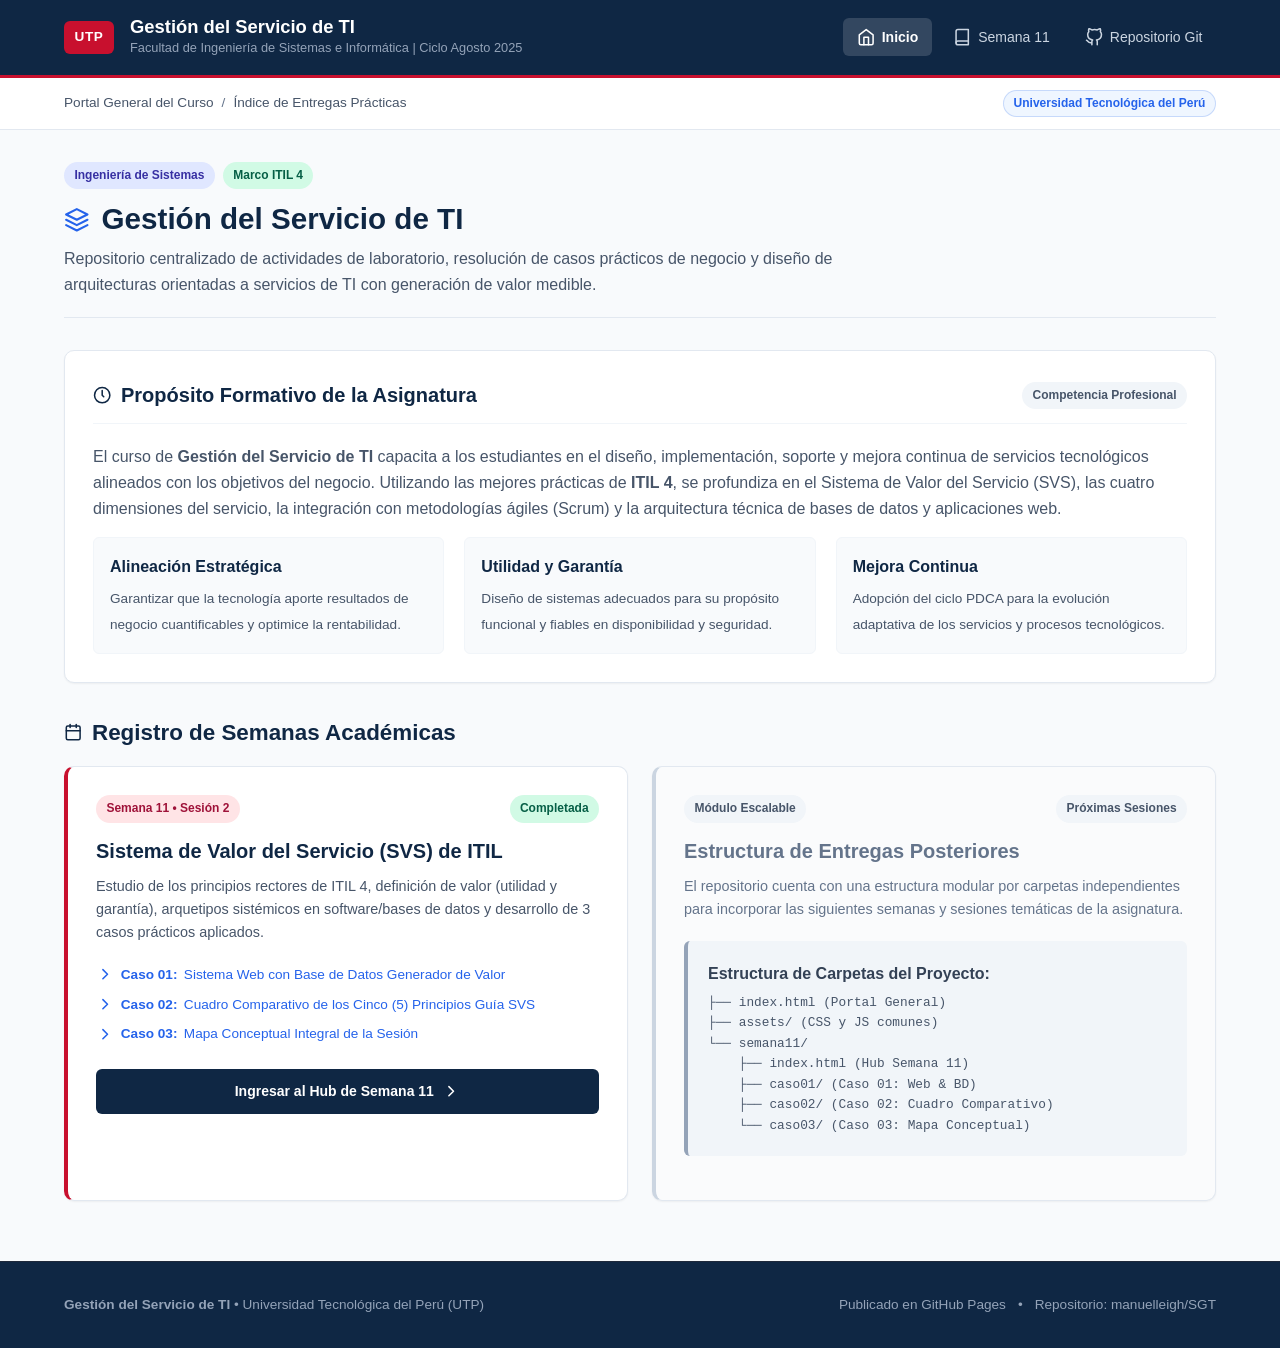
==== index.html @ 0af180ba "feat: estructura base del curso y desarrollo de casos prácticos semana 11" ====
<!DOCTYPE html>
<html lang="es">
<head>
  <meta charset="UTF-8">
  <meta name="viewport" content="width=device-width, initial-scale=1.0">
  <title>Portal Académico: Gestión del Servicio de TI | UTP</title>
  <link rel="stylesheet" href="assets/css/main.css">
</head>
<body>

  <!-- Encabezado Principal -->
  <header class="header-top">
    <div class="header-container">
      <a href="index.html" class="brand-section">
        <span class="brand-badge">UTP</span>
        <div>
          <div class="brand-title">Gestión del Servicio de TI</div>
          <div class="brand-subtitle">Facultad de Ingeniería de Sistemas e Informática | Ciclo Agosto 2025</div>
        </div>
      </a>
      <nav class="header-nav">
        <a href="index.html" class="nav-link active">
          <svg class="icon" viewBox="0 0 24 24"><path d="m3 9 9-7 9 7v11a2 2 0 0 1-2 2H5a2 2 0 0 1-2-2z"></path><polyline points="9 22 9 12 15 12 15 22"></polyline></svg>
          Inicio
        </a>
        <a href="semana11/index.html" class="nav-link">
          <svg class="icon" viewBox="0 0 24 24"><path d="M4 19.5A2.5 2.5 0 0 1 6.5 17H20"></path><path d="M6.5 2H20v20H6.5A2.5 2.5 0 0 1 4 19.5v-15A2.5 2.5 0 0 1 6.5 2z"></path></svg>
          Semana 11
        </a>
        <a href="https://github.com/manuelleigh/SGT" target="_blank" class="nav-link">
          <svg class="icon" viewBox="0 0 24 24"><path d="M9 19c-5 1.5-5-2.5-7-3m14 6v-3.87a3.37 3.37 0 0 0-.94-2.61c3.14-.35 6.44-1.54 6.44-7A5.44 5.44 0 0 0 20 4.77 5.07 5.07 0 0 0 19.91 1S18.73.65 16 2.48a13.38 13.38 0 0 0-7 0C6.27.65 5.09 1 5.09 1A5.07 5.07 0 0 0 5 4.77a5.44 5.44 0 0 0-1.5 3.78c0 5.42 3.3 6.61 6.44 7A3.37 3.37 0 0 0 9 18.13V22"></path></svg>
          Repositorio Git
        </a>
      </nav>
    </div>
  </header>

  <!-- Barra de Ruta y Metadatos -->
  <div class="breadcrumb-bar">
    <div class="breadcrumb-container">
      <div class="breadcrumbs">
        <span>Portal General del Curso</span>
        <span class="breadcrumb-separator">/</span>
        <span>Índice de Entregas Prácticas</span>
      </div>
      <div class="session-tag">Universidad Tecnológica del Perú</div>
    </div>
  </div>

  <!-- Contenido Central -->
  <main class="main-wrapper">
    <!-- Hero / Presentación del Curso -->
    <div class="page-header">
      <div style="display: flex; gap: 0.5rem; margin-bottom: 0.75rem;">
        <span class="badge badge-primary">Ingeniería de Sistemas</span>
        <span class="badge badge-success">Marco ITIL 4</span>
      </div>
      <h1 class="page-title">
        <svg class="icon icon-lg" style="color: var(--secondary);" viewBox="0 0 24 24"><polygon points="12 2 2 7 12 12 22 7 12 2"></polygon><polyline points="2 17 12 22 22 17"></polyline><polyline points="2 12 12 17 22 12"></polyline></svg>
        Gestión del Servicio de TI
      </h1>
      <p class="page-description">
        Repositorio centralizado de actividades de laboratorio, resolución de casos prácticos de negocio y diseño de arquitecturas orientadas a servicios de TI con generación de valor medible.
      </p>
    </div>

    <!-- Resumen del Curso -->
    <section class="card">
      <div class="card-header">
        <h2 class="card-title">
          <svg class="icon" viewBox="0 0 24 24"><circle cx="12" cy="12" r="10"></circle><polyline points="12 6 12 12 14 14"></polyline></svg>
          Propósito Formativo de la Asignatura
        </h2>
        <span class="badge badge-muted">Competencia Profesional</span>
      </div>
      <p style="color: var(--text-muted); margin-bottom: 1rem;">
        El curso de <strong>Gestión del Servicio de TI</strong> capacita a los estudiantes en el diseño, implementación, soporte y mejora continua de servicios tecnológicos alineados con los objetivos del negocio. Utilizando las mejores prácticas de <strong>ITIL 4</strong>, se profundiza en el Sistema de Valor del Servicio (SVS), las cuatro dimensiones del servicio, la integración con metodologías ágiles (Scrum) y la arquitectura técnica de bases de datos y aplicaciones web.
      </p>
      <div class="grid-3">
        <div style="background-color: var(--background); padding: 1rem; border-radius: var(--radius-sm); border: 1px solid var(--border-light);">
          <strong style="color: var(--primary); display: block; margin-bottom: 0.35rem;">Alineación Estratégica</strong>
          <span style="font-size: 0.85rem; color: var(--text-muted);">Garantizar que la tecnología aporte resultados de negocio cuantificables y optimice la rentabilidad.</span>
        </div>
        <div style="background-color: var(--background); padding: 1rem; border-radius: var(--radius-sm); border: 1px solid var(--border-light);">
          <strong style="color: var(--primary); display: block; margin-bottom: 0.35rem;">Utilidad y Garantía</strong>
          <span style="font-size: 0.85rem; color: var(--text-muted);">Diseño de sistemas adecuados para su propósito funcional y fiables en disponibilidad y seguridad.</span>
        </div>
        <div style="background-color: var(--background); padding: 1rem; border-radius: var(--radius-sm); border: 1px solid var(--border-light);">
          <strong style="color: var(--primary); display: block; margin-bottom: 0.35rem;">Mejora Continua</strong>
          <span style="font-size: 0.85rem; color: var(--text-muted);">Adopción del ciclo PDCA para la evolución adaptativa de los servicios y procesos tecnológicos.</span>
        </div>
      </div>
    </section>

    <!-- Módulo de Semanas Académicas -->
    <h2 class="section-heading">
      <svg class="icon" viewBox="0 0 24 24"><rect x="3" y="4" width="18" height="18" rx="2" ry="2"></rect><line x1="16" y1="2" x2="16" y2="6"></line><line x1="8" y1="2" x2="8" y2="6"></line><line x1="3" y1="10" x2="21" y2="10"></line></svg>
      Registro de Semanas Académicas
    </h2>

    <div class="grid-2">
      <!-- Semana 11 (Activa) -->
      <div class="card" style="border-left: 4px solid var(--accent);">
        <div style="display: flex; justify-content: space-between; align-items: center; margin-bottom: 0.75rem;">
          <span class="badge badge-accent">Semana 11 &bull; Sesión 2</span>
          <span class="badge badge-success">Completada</span>
        </div>
        <h3 style="font-size: 1.25rem; font-weight: 700; color: var(--primary); margin-bottom: 0.5rem;">
          Sistema de Valor del Servicio (SVS) de ITIL
        </h3>
        <p style="font-size: 0.9rem; color: var(--text-muted); margin-bottom: 1.25rem;">
          Estudio de los principios rectores de ITIL 4, definición de valor (utilidad y garantía), arquetipos sistémicos en software/bases de datos y desarrollo de 3 casos prácticos aplicados.
        </p>

        <div style="display: flex; flex-direction: column; gap: 0.5rem; margin-bottom: 1.5rem;">
          <a href="semana11/caso01/index.html" style="font-size: 0.85rem; color: var(--secondary); text-decoration: none; display: flex; align-items: center; gap: 0.4rem;">
            <svg class="icon" viewBox="0 0 24 24"><polyline points="9 18 15 12 9 6"></polyline></svg>
            <strong>Caso 01:</strong> Sistema Web con Base de Datos Generador de Valor
          </a>
          <a href="semana11/caso02/index.html" style="font-size: 0.85rem; color: var(--secondary); text-decoration: none; display: flex; align-items: center; gap: 0.4rem;">
            <svg class="icon" viewBox="0 0 24 24"><polyline points="9 18 15 12 9 6"></polyline></svg>
            <strong>Caso 02:</strong> Cuadro Comparativo de los Cinco (5) Principios Guía SVS
          </a>
          <a href="semana11/caso03/index.html" style="font-size: 0.85rem; color: var(--secondary); text-decoration: none; display: flex; align-items: center; gap: 0.4rem;">
            <svg class="icon" viewBox="0 0 24 24"><polyline points="9 18 15 12 9 6"></polyline></svg>
            <strong>Caso 03:</strong> Mapa Conceptual Integral de la Sesión
          </a>
        </div>

        <a href="semana11/index.html" class="btn btn-primary" style="width: 100%; justify-content: center;">
          Ingresar al Hub de Semana 11
          <svg class="icon" viewBox="0 0 24 24"><polyline points="9 18 15 12 9 6"></polyline></svg>
        </a>
      </div>

      <!-- Próximas Entregas (Módulo Escalable) -->
      <div class="card" style="border-left: 4px solid #cbd5e1; background-color: #fafbfc;">
        <div style="display: flex; justify-content: space-between; align-items: center; margin-bottom: 0.75rem;">
          <span class="badge badge-muted">Módulo Escalable</span>
          <span class="badge badge-muted">Próximas Sesiones</span>
        </div>
        <h3 style="font-size: 1.25rem; font-weight: 700; color: #64748b; margin-bottom: 0.5rem;">
          Estructura de Entregas Posteriores
        </h3>
        <p style="font-size: 0.9rem; color: #64748b; margin-bottom: 1.25rem;">
          El repositorio cuenta con una estructura modular por carpetas independientes para incorporar las siguientes semanas y sesiones temáticas de la asignatura.
        </p>

        <div class="callout callout-info" style="margin-bottom: 1rem; border-left-color: #94a3b8; background-color: #f1f5f9;">
          <strong style="color: #334155;">Estructura de Carpetas del Proyecto:</strong>
          <pre style="font-family: var(--font-mono); font-size: 0.8rem; margin-top: 0.4rem; color: #475569;">
├── index.html (Portal General)
├── assets/ (CSS y JS comunes)
└── semana11/
    ├── index.html (Hub Semana 11)
    ├── caso01/ (Caso 01: Web & BD)
    ├── caso02/ (Caso 02: Cuadro Comparativo)
    └── caso03/ (Caso 03: Mapa Conceptual)</pre>
        </div>
      </div>
    </div>
  </main>

  <!-- Pie de página -->
  <footer class="footer-main">
    <div class="footer-container">
      <div>
        <strong>Gestión del Servicio de TI</strong> &bull; Universidad Tecnológica del Perú (UTP)
      </div>
      <div class="footer-meta">
        <span>Publicado en GitHub Pages</span>
        <span>&bull;</span>
        <span>Repositorio: manuelleigh/SGT</span>
      </div>
    </div>
  </footer>

  <script src="assets/js/main.js"></script>
</body>
</html>
---- assets/css/main.css ----
:root {
  --primary: #0f2744;
  --primary-light: #1e3a5f;
  --accent: #c8102e; /* UTP Crimson */
  --accent-hover: #a50d24;
  --secondary: #2563eb;
  --secondary-light: #eff6ff;
  --success: #0d9488;
  --success-bg: #f0fdfa;
  --warning: #d97706;
  --warning-bg: #fffbeb;
  --info: #0284c7;
  --info-bg: #f0f9ff;
  --surface: #ffffff;
  --background: #f8fafc;
  --card-bg: #ffffff;
  --text-main: #0f172a;
  --text-muted: #475569;
  --text-subtle: #64748b;
  --border: #e2e8f0;
  --border-light: #f1f5f9;
  --shadow-sm: 0 1px 2px 0 rgb(0 0 0 / 0.05);
  --shadow: 0 4px 6px -1px rgb(0 0 0 / 0.07), 0 2px 4px -2px rgb(0 0 0 / 0.05);
  --shadow-md: 0 10px 15px -3px rgb(0 0 0 / 0.08), 0 4px 6px -4px rgb(0 0 0 / 0.04);
  --radius-sm: 6px;
  --radius: 10px;
  --radius-lg: 14px;
  --font-family: -apple-system, BlinkMacSystemFont, "Segoe UI", Roboto, "Helvetica Neue", Arial, sans-serif;
  --font-mono: ui-monospace, SFMono-Regular, Menlo, Monaco, Consolas, "Liberation Mono", "Courier New", monospace;
}

*, *::before, *::after {
  box-sizing: border-box;
  margin: 0;
  padding: 0;
}

body {
  font-family: var(--font-family);
  background-color: var(--background);
  color: var(--text-main);
  line-height: 1.6;
  -webkit-font-smoothing: antialiased;
  min-height: 100vh;
  display: flex;
  flex-direction: column;
}

/* Header & Navigation */
.header-top {
  background-color: var(--primary);
  color: #ffffff;
  border-bottom: 3px solid var(--accent);
}

.header-container {
  max-width: 1200px;
  margin: 0 auto;
  padding: 1rem 1.5rem;
  display: flex;
  align-items: center;
  justify-content: space-between;
  flex-wrap: wrap;
  gap: 1rem;
}

.brand-section {
  display: flex;
  align-items: center;
  gap: 1rem;
  text-decoration: none;
  color: #ffffff;
}

.brand-badge {
  background-color: var(--accent);
  color: #ffffff;
  font-weight: 800;
  font-size: 0.85rem;
  padding: 0.35rem 0.65rem;
  border-radius: var(--radius-sm);
  letter-spacing: 0.05em;
  display: inline-flex;
  align-items: center;
}

.brand-title {
  font-size: 1.15rem;
  font-weight: 700;
  line-height: 1.2;
}

.brand-subtitle {
  font-size: 0.8rem;
  color: #94a3b8;
  font-weight: 400;
}

.header-nav {
  display: flex;
  align-items: center;
  gap: 0.5rem;
  flex-wrap: wrap;
}

.nav-link {
  color: #cbd5e1;
  text-decoration: none;
  font-size: 0.875rem;
  font-weight: 500;
  padding: 0.5rem 0.85rem;
  border-radius: var(--radius-sm);
  transition: all 0.15s ease-in-out;
  display: inline-flex;
  align-items: center;
  gap: 0.4rem;
}

.nav-link:hover {
  color: #ffffff;
  background-color: rgba(255, 255, 255, 0.1);
}

.nav-link.active {
  color: #ffffff;
  background-color: rgba(255, 255, 255, 0.15);
  font-weight: 600;
}

/* Sub-header / Breadcrumbs */
.breadcrumb-bar {
  background-color: var(--surface);
  border-bottom: 1px solid var(--border);
  padding: 0.75rem 0;
}

.breadcrumb-container {
  max-width: 1200px;
  margin: 0 auto;
  padding: 0 1.5rem;
  display: flex;
  align-items: center;
  justify-content: space-between;
  flex-wrap: wrap;
  gap: 0.5rem;
}

.breadcrumbs {
  display: flex;
  align-items: center;
  gap: 0.5rem;
  font-size: 0.85rem;
  color: var(--text-muted);
}

.breadcrumbs a {
  color: var(--secondary);
  text-decoration: none;
}

.breadcrumbs a:hover {
  text-decoration: underline;
}

.breadcrumb-separator {
  color: var(--text-subtle);
}

.session-tag {
  font-size: 0.75rem;
  font-weight: 600;
  background-color: var(--secondary-light);
  color: var(--secondary);
  padding: 0.2rem 0.6rem;
  border-radius: 9999px;
  border: 1px solid rgba(37, 99, 235, 0.2);
}

/* Main Content Area */
.main-wrapper {
  max-width: 1200px;
  margin: 0 auto;
  padding: 2rem 1.5rem;
  width: 100%;
  flex: 1;
}

/* Page Titles */
.page-header {
  margin-bottom: 2rem;
  padding-bottom: 1.25rem;
  border-bottom: 1px solid var(--border);
}

.page-title {
  font-size: 1.85rem;
  font-weight: 800;
  color: var(--primary);
  line-height: 1.25;
  margin-bottom: 0.5rem;
  display: flex;
  align-items: center;
  gap: 0.75rem;
}

.page-description {
  font-size: 1rem;
  color: var(--text-muted);
  max-width: 850px;
}

/* Cards & Sections */
.card {
  background-color: var(--surface);
  border-radius: var(--radius);
  border: 1px solid var(--border);
  box-shadow: var(--shadow-sm);
  padding: 1.75rem;
  margin-bottom: 1.75rem;
}

.card-header {
  display: flex;
  align-items: center;
  justify-content: space-between;
  margin-bottom: 1.25rem;
  padding-bottom: 0.75rem;
  border-bottom: 1px solid var(--border-light);
}

.card-title {
  font-size: 1.25rem;
  font-weight: 700;
  color: var(--primary);
  display: flex;
  align-items: center;
  gap: 0.6rem;
}

/* Section Headings */
h2.section-heading {
  font-size: 1.4rem;
  font-weight: 700;
  color: var(--primary);
  margin-top: 2rem;
  margin-bottom: 1rem;
  display: flex;
  align-items: center;
  gap: 0.6rem;
}

h3.sub-heading {
  font-size: 1.15rem;
  font-weight: 600;
  color: var(--primary-light);
  margin-top: 1.5rem;
  margin-bottom: 0.75rem;
}

/* Grid Layouts */
.grid-2 {
  display: grid;
  grid-template-columns: repeat(2, 1fr);
  gap: 1.5rem;
}

.grid-3 {
  display: grid;
  grid-template-columns: repeat(3, 1fr);
  gap: 1.25rem;
}

.grid-4 {
  display: grid;
  grid-template-columns: repeat(4, 1fr);
  gap: 1rem;
}

@media (max-width: 900px) {
  .grid-2, .grid-3, .grid-4 {
    grid-template-columns: 1fr;
  }
}

/* Callouts / Alerts */
.callout {
  padding: 1.25rem;
  border-radius: var(--radius-sm);
  margin-bottom: 1.25rem;
  border-left: 4px solid transparent;
  background-color: var(--surface);
}

.callout-info {
  background-color: var(--info-bg);
  border-left-color: var(--info);
  color: #0369a1;
}

.callout-info p {
  color: #0f172a;
}

.callout-success {
  background-color: var(--success-bg);
  border-left-color: var(--success);
  color: #0f766e;
}

.callout-success p {
  color: #0f172a;
}

.callout-accent {
  background-color: #fff1f2;
  border-left-color: var(--accent);
  color: #9f1239;
}

.callout-accent p {
  color: #0f172a;
}

/* Badges & Tags */
.badge {
  display: inline-flex;
  align-items: center;
  gap: 0.35rem;
  padding: 0.25rem 0.65rem;
  font-size: 0.75rem;
  font-weight: 600;
  border-radius: 9999px;
}

.badge-primary {
  background-color: #e0e7ff;
  color: #3730a3;
}

.badge-success {
  background-color: #d1fae5;
  color: #065f46;
}

.badge-accent {
  background-color: #ffe4e6;
  color: #9f1239;
}

.badge-muted {
  background-color: #f1f5f9;
  color: #475569;
}

/* Tables */
.table-responsive {
  width: 100%;
  overflow-x: auto;
  border: 1px solid var(--border);
  border-radius: var(--radius);
  background-color: var(--surface);
  margin-bottom: 1.5rem;
}

.table-custom {
  width: 100%;
  border-collapse: collapse;
  font-size: 0.9rem;
  text-align: left;
}

.table-custom th {
  background-color: #f1f5f9;
  color: var(--primary);
  font-weight: 700;
  padding: 1rem;
  border-bottom: 2px solid var(--border);
  white-space: nowrap;
}

.table-custom td {
  padding: 1rem;
  border-bottom: 1px solid var(--border);
  vertical-align: top;
}

.table-custom tr:last-child td {
  border-bottom: none;
}

.table-custom tr:hover td {
  background-color: #f8fafc;
}

/* Code Blocks */
pre.code-block {
  background-color: #0f172a;
  color: #f8fafc;
  padding: 1.25rem;
  border-radius: var(--radius);
  font-family: var(--font-mono);
  font-size: 0.85rem;
  overflow-x: auto;
  line-height: 1.5;
  margin: 1rem 0;
  border: 1px solid #1e293b;
}

code.inline-code {
  font-family: var(--font-mono);
  font-size: 0.85em;
  background-color: #f1f5f9;
  color: #be123c;
  padding: 0.15rem 0.4rem;
  border-radius: var(--radius-sm);
  border: 1px solid #e2e8f0;
}

/* Buttons */
.btn {
  display: inline-flex;
  align-items: center;
  gap: 0.5rem;
  font-size: 0.875rem;
  font-weight: 600;
  padding: 0.65rem 1.25rem;
  border-radius: var(--radius-sm);
  border: 1px solid transparent;
  cursor: pointer;
  text-decoration: none;
  transition: all 0.15s ease-in-out;
}

.btn-primary {
  background-color: var(--primary);
  color: #ffffff;
}

.btn-primary:hover {
  background-color: var(--primary-light);
}

.btn-accent {
  background-color: var(--accent);
  color: #ffffff;
}

.btn-accent:hover {
  background-color: var(--accent-hover);
}

.btn-outline {
  background-color: transparent;
  border-color: var(--border);
  color: var(--text-main);
}

.btn-outline:hover {
  background-color: #f1f5f9;
}

/* Case Navigation / Footer Cards */
.case-nav-footer {
  display: grid;
  grid-template-columns: repeat(3, 1fr);
  gap: 1rem;
  margin-top: 3rem;
  padding-top: 2rem;
  border-top: 1px solid var(--border);
}

@media (max-width: 768px) {
  .case-nav-footer {
    grid-template-columns: 1fr;
  }
}

.case-nav-card {
  display: block;
  background-color: var(--surface);
  border: 1px solid var(--border);
  border-radius: var(--radius);
  padding: 1.25rem;
  text-decoration: none;
  color: var(--text-main);
  transition: all 0.2s ease-in-out;
}

.case-nav-card:hover {
  border-color: var(--secondary);
  box-shadow: var(--shadow);
  transform: translateY(-2px);
}

.case-nav-label {
  font-size: 0.75rem;
  font-weight: 700;
  text-transform: uppercase;
  color: var(--secondary);
  letter-spacing: 0.05em;
  margin-bottom: 0.25rem;
}

.case-nav-title {
  font-size: 0.95rem;
  font-weight: 700;
  color: var(--primary);
}

/* Footer */
.footer-main {
  background-color: var(--primary);
  color: #94a3b8;
  border-top: 1px solid #1e293b;
  padding: 2rem 0;
  margin-top: auto;
  font-size: 0.85rem;
}

.footer-container {
  max-width: 1200px;
  margin: 0 auto;
  padding: 0 1.5rem;
  display: flex;
  align-items: center;
  justify-content: space-between;
  flex-wrap: wrap;
  gap: 1rem;
}

.footer-meta {
  display: flex;
  align-items: center;
  gap: 0.75rem;
}

/* SVG Icon styles */
.icon {
  display: inline-block;
  width: 1.15rem;
  height: 1.15rem;
  stroke-width: 2;
  stroke: currentColor;
  fill: none;
  stroke-linecap: round;
  stroke-linejoin: round;
  vertical-align: middle;
  flex-shrink: 0;
}

.icon-lg {
  width: 1.6rem;
  height: 1.6rem;
}

.icon-xl {
  width: 2.25rem;
  height: 2.25rem;
}

/* Diagram styling */
.diagram-canvas {
  background-color: #ffffff;
  border: 1px solid var(--border);
  border-radius: var(--radius);
  padding: 1.5rem;
  overflow-x: auto;
}

/* Concept Map Styles */
.concept-map-container {
  display: flex;
  flex-direction: column;
  gap: 2rem;
  padding: 1rem 0;
}

.map-node-central {
  background: linear-gradient(135deg, var(--primary) 0%, #1e3a5f 100%);
  color: #ffffff;
  padding: 1.5rem;
  border-radius: var(--radius-lg);
  text-align: center;
  max-width: 600px;
  margin: 0 auto;
  box-shadow: var(--shadow-md);
  border: 2px solid #3b82f6;
}

.map-branches-grid {
  display: grid;
  grid-template-columns: repeat(auto-fit, minmax(280px, 1fr));
  gap: 1.5rem;
  margin-top: 1rem;
}

.map-branch-card {
  background-color: var(--surface);
  border: 1px solid var(--border);
  border-radius: var(--radius);
  padding: 1.25rem;
  box-shadow: var(--shadow-sm);
  display: flex;
  flex-direction: column;
  transition: all 0.2s ease;
  position: relative;
}

.map-branch-card:hover {
  transform: translateY(-2px);
  box-shadow: var(--shadow);
  border-color: var(--secondary);
}

.map-branch-card.accent-border {
  border-top: 4px solid var(--accent);
}

.map-branch-card.primary-border {
  border-top: 4px solid var(--secondary);
}

.map-branch-card.success-border {
  border-top: 4px solid var(--success);
}

.map-branch-card.warning-border {
  border-top: 4px solid var(--warning);
}

.map-subnodes-list {
  list-style: none;
  margin-top: 0.75rem;
  display: flex;
  flex-direction: column;
  gap: 0.65rem;
}

.map-subnode-item {
  background-color: var(--background);
  border: 1px solid var(--border-light);
  border-radius: var(--radius-sm);
  padding: 0.75rem 0.85rem;
  font-size: 0.85rem;
}

.map-subnode-item strong {
  display: block;
  color: var(--primary);
  margin-bottom: 0.2rem;
}

.filter-bar {
  display: flex;
  flex-wrap: wrap;
  gap: 0.5rem;
  margin-bottom: 1.5rem;
}

.filter-btn {
  background-color: var(--surface);
  border: 1px solid var(--border);
  color: var(--text-muted);
  font-size: 0.825rem;
  font-weight: 600;
  padding: 0.5rem 1rem;
  border-radius: 9999px;
  cursor: pointer;
  transition: all 0.15s ease;
  display: inline-flex;
  align-items: center;
  gap: 0.4rem;
}

.filter-btn:hover {
  background-color: #f1f5f9;
  color: var(--primary);
}

.filter-btn.active {
  background-color: var(--primary);
  color: #ffffff;
  border-color: var(--primary);
}

/* Print styling */
@media print {
  .header-top, .breadcrumb-bar, .case-nav-footer, .footer-main {
    display: none;
  }
  body {
    background-color: #ffffff;
    color: #000000;
  }
  .card {
    border: 1px solid #ccc;
    box-shadow: none;
    page-break-inside: avoid;
  }
}
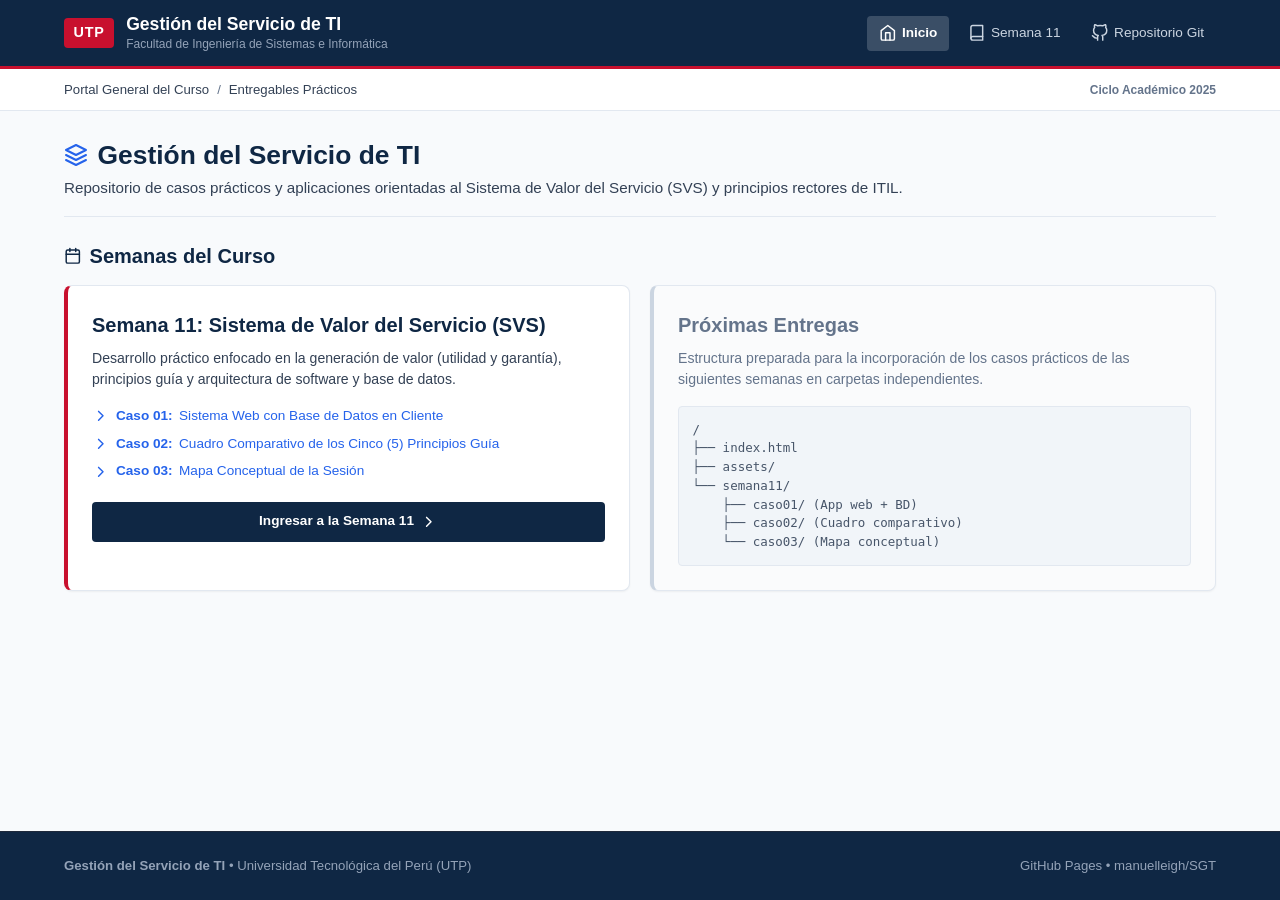
==== commit 6837d473: "refactor: eliminar badges y meta-textos, e implementar sistema web interactivo con base de datos en " ====
--- a/index.html
+++ b/index.html
@@ -3,7 +3,7 @@
 <head>
   <meta charset="UTF-8">
   <meta name="viewport" content="width=device-width, initial-scale=1.0">
-  <title>Portal Académico: Gestión del Servicio de TI | UTP</title>
+  <title>Gestión del Servicio de TI | UTP</title>
   <link rel="stylesheet" href="assets/css/main.css">
 </head>
 <body>
@@ -12,10 +12,10 @@
   <header class="header-top">
     <div class="header-container">
       <a href="index.html" class="brand-section">
-        <span class="brand-badge">UTP</span>
+        <span class="brand-logo-text">UTP</span>
         <div>
           <div class="brand-title">Gestión del Servicio de TI</div>
-          <div class="brand-subtitle">Facultad de Ingeniería de Sistemas e Informática | Ciclo Agosto 2025</div>
+          <div class="brand-subtitle">Facultad de Ingeniería de Sistemas e Informática</div>
         </div>
       </a>
       <nav class="header-nav">
@@ -35,127 +35,85 @@
     </div>
   </header>
 
-  <!-- Barra de Ruta y Metadatos -->
+  <!-- Barra de Ruta -->
   <div class="breadcrumb-bar">
     <div class="breadcrumb-container">
       <div class="breadcrumbs">
         <span>Portal General del Curso</span>
         <span class="breadcrumb-separator">/</span>
-        <span>Índice de Entregas Prácticas</span>
+        <span>Entregables Prácticos</span>
       </div>
-      <div class="session-tag">Universidad Tecnológica del Perú</div>
+      <div class="session-indicator">Ciclo Académico 2025</div>
     </div>
   </div>
 
   <!-- Contenido Central -->
   <main class="main-wrapper">
-    <!-- Hero / Presentación del Curso -->
     <div class="page-header">
-      <div style="display: flex; gap: 0.5rem; margin-bottom: 0.75rem;">
-        <span class="badge badge-primary">Ingeniería de Sistemas</span>
-        <span class="badge badge-success">Marco ITIL 4</span>
-      </div>
       <h1 class="page-title">
         <svg class="icon icon-lg" style="color: var(--secondary);" viewBox="0 0 24 24"><polygon points="12 2 2 7 12 12 22 7 12 2"></polygon><polyline points="2 17 12 22 22 17"></polyline><polyline points="2 12 12 17 22 12"></polyline></svg>
         Gestión del Servicio de TI
       </h1>
       <p class="page-description">
-        Repositorio centralizado de actividades de laboratorio, resolución de casos prácticos de negocio y diseño de arquitecturas orientadas a servicios de TI con generación de valor medible.
+        Repositorio de casos prácticos y aplicaciones orientadas al Sistema de Valor del Servicio (SVS) y principios rectores de ITIL.
       </p>
     </div>
-
-    <!-- Resumen del Curso -->
-    <section class="card">
-      <div class="card-header">
-        <h2 class="card-title">
-          <svg class="icon" viewBox="0 0 24 24"><circle cx="12" cy="12" r="10"></circle><polyline points="12 6 12 12 14 14"></polyline></svg>
-          Propósito Formativo de la Asignatura
-        </h2>
-        <span class="badge badge-muted">Competencia Profesional</span>
-      </div>
-      <p style="color: var(--text-muted); margin-bottom: 1rem;">
-        El curso de <strong>Gestión del Servicio de TI</strong> capacita a los estudiantes en el diseño, implementación, soporte y mejora continua de servicios tecnológicos alineados con los objetivos del negocio. Utilizando las mejores prácticas de <strong>ITIL 4</strong>, se profundiza en el Sistema de Valor del Servicio (SVS), las cuatro dimensiones del servicio, la integración con metodologías ágiles (Scrum) y la arquitectura técnica de bases de datos y aplicaciones web.
-      </p>
-      <div class="grid-3">
-        <div style="background-color: var(--background); padding: 1rem; border-radius: var(--radius-sm); border: 1px solid var(--border-light);">
-          <strong style="color: var(--primary); display: block; margin-bottom: 0.35rem;">Alineación Estratégica</strong>
-          <span style="font-size: 0.85rem; color: var(--text-muted);">Garantizar que la tecnología aporte resultados de negocio cuantificables y optimice la rentabilidad.</span>
-        </div>
-        <div style="background-color: var(--background); padding: 1rem; border-radius: var(--radius-sm); border: 1px solid var(--border-light);">
-          <strong style="color: var(--primary); display: block; margin-bottom: 0.35rem;">Utilidad y Garantía</strong>
-          <span style="font-size: 0.85rem; color: var(--text-muted);">Diseño de sistemas adecuados para su propósito funcional y fiables en disponibilidad y seguridad.</span>
-        </div>
-        <div style="background-color: var(--background); padding: 1rem; border-radius: var(--radius-sm); border: 1px solid var(--border-light);">
-          <strong style="color: var(--primary); display: block; margin-bottom: 0.35rem;">Mejora Continua</strong>
-          <span style="font-size: 0.85rem; color: var(--text-muted);">Adopción del ciclo PDCA para la evolución adaptativa de los servicios y procesos tecnológicos.</span>
-        </div>
-      </div>
-    </section>
 
     <!-- Módulo de Semanas Académicas -->
     <h2 class="section-heading">
       <svg class="icon" viewBox="0 0 24 24"><rect x="3" y="4" width="18" height="18" rx="2" ry="2"></rect><line x1="16" y1="2" x2="16" y2="6"></line><line x1="8" y1="2" x2="8" y2="6"></line><line x1="3" y1="10" x2="21" y2="10"></line></svg>
-      Registro de Semanas Académicas
+      Semanas del Curso
     </h2>
 
     <div class="grid-2">
-      <!-- Semana 11 (Activa) -->
+      <!-- Semana 11 -->
       <div class="card" style="border-left: 4px solid var(--accent);">
-        <div style="display: flex; justify-content: space-between; align-items: center; margin-bottom: 0.75rem;">
-          <span class="badge badge-accent">Semana 11 &bull; Sesión 2</span>
-          <span class="badge badge-success">Completada</span>
-        </div>
         <h3 style="font-size: 1.25rem; font-weight: 700; color: var(--primary); margin-bottom: 0.5rem;">
-          Sistema de Valor del Servicio (SVS) de ITIL
+          Semana 11: Sistema de Valor del Servicio (SVS)
         </h3>
-        <p style="font-size: 0.9rem; color: var(--text-muted); margin-bottom: 1.25rem;">
-          Estudio de los principios rectores de ITIL 4, definición de valor (utilidad y garantía), arquetipos sistémicos en software/bases de datos y desarrollo de 3 casos prácticos aplicados.
+        <p style="font-size: 0.88rem; color: var(--text-muted); margin-bottom: 1rem;">
+          Desarrollo práctico enfocado en la generación de valor (utilidad y garantía), principios guía y arquitectura de software y base de datos.
         </p>
 
-        <div style="display: flex; flex-direction: column; gap: 0.5rem; margin-bottom: 1.5rem;">
+        <div style="display: flex; flex-direction: column; gap: 0.45rem; margin-bottom: 1.25rem;">
           <a href="semana11/caso01/index.html" style="font-size: 0.85rem; color: var(--secondary); text-decoration: none; display: flex; align-items: center; gap: 0.4rem;">
             <svg class="icon" viewBox="0 0 24 24"><polyline points="9 18 15 12 9 6"></polyline></svg>
-            <strong>Caso 01:</strong> Sistema Web con Base de Datos Generador de Valor
+            <strong>Caso 01:</strong> Sistema Web con Base de Datos en Cliente
           </a>
           <a href="semana11/caso02/index.html" style="font-size: 0.85rem; color: var(--secondary); text-decoration: none; display: flex; align-items: center; gap: 0.4rem;">
             <svg class="icon" viewBox="0 0 24 24"><polyline points="9 18 15 12 9 6"></polyline></svg>
-            <strong>Caso 02:</strong> Cuadro Comparativo de los Cinco (5) Principios Guía SVS
+            <strong>Caso 02:</strong> Cuadro Comparativo de los Cinco (5) Principios Guía
           </a>
           <a href="semana11/caso03/index.html" style="font-size: 0.85rem; color: var(--secondary); text-decoration: none; display: flex; align-items: center; gap: 0.4rem;">
             <svg class="icon" viewBox="0 0 24 24"><polyline points="9 18 15 12 9 6"></polyline></svg>
-            <strong>Caso 03:</strong> Mapa Conceptual Integral de la Sesión
+            <strong>Caso 03:</strong> Mapa Conceptual de la Sesión
           </a>
         </div>
 
         <a href="semana11/index.html" class="btn btn-primary" style="width: 100%; justify-content: center;">
-          Ingresar al Hub de Semana 11
+          Ingresar a la Semana 11
           <svg class="icon" viewBox="0 0 24 24"><polyline points="9 18 15 12 9 6"></polyline></svg>
         </a>
       </div>
 
-      <!-- Próximas Entregas (Módulo Escalable) -->
+      <!-- Espacio para próximas semanas -->
       <div class="card" style="border-left: 4px solid #cbd5e1; background-color: #fafbfc;">
-        <div style="display: flex; justify-content: space-between; align-items: center; margin-bottom: 0.75rem;">
-          <span class="badge badge-muted">Módulo Escalable</span>
-          <span class="badge badge-muted">Próximas Sesiones</span>
-        </div>
         <h3 style="font-size: 1.25rem; font-weight: 700; color: #64748b; margin-bottom: 0.5rem;">
-          Estructura de Entregas Posteriores
+          Próximas Entregas
         </h3>
-        <p style="font-size: 0.9rem; color: #64748b; margin-bottom: 1.25rem;">
-          El repositorio cuenta con una estructura modular por carpetas independientes para incorporar las siguientes semanas y sesiones temáticas de la asignatura.
+        <p style="font-size: 0.88rem; color: #64748b; margin-bottom: 1rem;">
+          Estructura preparada para la incorporación de los casos prácticos de las siguientes semanas en carpetas independientes.
         </p>
 
-        <div class="callout callout-info" style="margin-bottom: 1rem; border-left-color: #94a3b8; background-color: #f1f5f9;">
-          <strong style="color: #334155;">Estructura de Carpetas del Proyecto:</strong>
-          <pre style="font-family: var(--font-mono); font-size: 0.8rem; margin-top: 0.4rem; color: #475569;">
-├── index.html (Portal General)
-├── assets/ (CSS y JS comunes)
+        <div style="background-color: #f1f5f9; padding: 0.85rem; border-radius: var(--radius-sm); border: 1px solid var(--border);">
+          <pre style="font-family: var(--font-mono); font-size: 0.78rem; color: #475569; margin: 0;">
+/
+├── index.html
+├── assets/
 └── semana11/
-    ├── index.html (Hub Semana 11)
-    ├── caso01/ (Caso 01: Web & BD)
-    ├── caso02/ (Caso 02: Cuadro Comparativo)
-    └── caso03/ (Caso 03: Mapa Conceptual)</pre>
+    ├── caso01/ (App web + BD)
+    ├── caso02/ (Cuadro comparativo)
+    └── caso03/ (Mapa conceptual)</pre>
         </div>
       </div>
     </div>
@@ -168,9 +126,7 @@
         <strong>Gestión del Servicio de TI</strong> &bull; Universidad Tecnológica del Perú (UTP)
       </div>
       <div class="footer-meta">
-        <span>Publicado en GitHub Pages</span>
-        <span>&bull;</span>
-        <span>Repositorio: manuelleigh/SGT</span>
+        <span>GitHub Pages &bull; manuelleigh/SGT</span>
       </div>
     </div>
   </footer>
--- a/assets/css/main.css
+++ b/assets/css/main.css
@@ -1,7 +1,7 @@
 :root {
   --primary: #0f2744;
   --primary-light: #1e3a5f;
-  --accent: #c8102e; /* UTP Crimson */
+  --accent: #c8102e;
   --accent-hover: #a50d24;
   --secondary: #2563eb;
   --secondary-light: #eff6ff;
@@ -13,20 +13,18 @@
   --info-bg: #f0f9ff;
   --surface: #ffffff;
   --background: #f8fafc;
-  --card-bg: #ffffff;
   --text-main: #0f172a;
-  --text-muted: #475569;
+  --text-muted: #334155;
   --text-subtle: #64748b;
   --border: #e2e8f0;
   --border-light: #f1f5f9;
   --shadow-sm: 0 1px 2px 0 rgb(0 0 0 / 0.05);
   --shadow: 0 4px 6px -1px rgb(0 0 0 / 0.07), 0 2px 4px -2px rgb(0 0 0 / 0.05);
-  --shadow-md: 0 10px 15px -3px rgb(0 0 0 / 0.08), 0 4px 6px -4px rgb(0 0 0 / 0.04);
-  --radius-sm: 6px;
-  --radius: 10px;
-  --radius-lg: 14px;
+  --radius-sm: 4px;
+  --radius: 8px;
+  --radius-lg: 12px;
   --font-family: -apple-system, BlinkMacSystemFont, "Segoe UI", Roboto, "Helvetica Neue", Arial, sans-serif;
-  --font-mono: ui-monospace, SFMono-Regular, Menlo, Monaco, Consolas, "Liberation Mono", "Courier New", monospace;
+  --font-mono: ui-monospace, SFMono-Regular, Menlo, Monaco, Consolas, monospace;
 }
 
 *, *::before, *::after {
@@ -39,7 +37,7 @@
   font-family: var(--font-family);
   background-color: var(--background);
   color: var(--text-main);
-  line-height: 1.6;
+  line-height: 1.5;
   -webkit-font-smoothing: antialiased;
   min-height: 100vh;
   display: flex;
@@ -56,7 +54,7 @@
 .header-container {
   max-width: 1200px;
   margin: 0 auto;
-  padding: 1rem 1.5rem;
+  padding: 0.85rem 1.5rem;
   display: flex;
   align-items: center;
   justify-content: space-between;
@@ -67,53 +65,50 @@
 .brand-section {
   display: flex;
   align-items: center;
-  gap: 1rem;
+  gap: 0.75rem;
   text-decoration: none;
   color: #ffffff;
 }
 
-.brand-badge {
+.brand-logo-text {
   background-color: var(--accent);
   color: #ffffff;
   font-weight: 800;
-  font-size: 0.85rem;
-  padding: 0.35rem 0.65rem;
+  font-size: 0.9rem;
+  padding: 0.25rem 0.6rem;
   border-radius: var(--radius-sm);
   letter-spacing: 0.05em;
-  display: inline-flex;
-  align-items: center;
 }
 
 .brand-title {
-  font-size: 1.15rem;
+  font-size: 1.1rem;
   font-weight: 700;
   line-height: 1.2;
 }
 
 .brand-subtitle {
-  font-size: 0.8rem;
+  font-size: 0.75rem;
   color: #94a3b8;
-  font-weight: 400;
 }
 
 .header-nav {
   display: flex;
   align-items: center;
-  gap: 0.5rem;
+  gap: 0.4rem;
   flex-wrap: wrap;
 }
 
 .nav-link {
   color: #cbd5e1;
   text-decoration: none;
-  font-size: 0.875rem;
+  font-size: 0.85rem;
   font-weight: 500;
-  padding: 0.5rem 0.85rem;
+  padding: 0.45rem 0.75rem;
   border-radius: var(--radius-sm);
   transition: all 0.15s ease-in-out;
   display: inline-flex;
   align-items: center;
-  gap: 0.4rem;
+  gap: 0.35rem;
 }
 
 .nav-link:hover {
@@ -123,15 +118,15 @@
 
 .nav-link.active {
   color: #ffffff;
-  background-color: rgba(255, 255, 255, 0.15);
+  background-color: rgba(255, 255, 255, 0.18);
   font-weight: 600;
 }
 
-/* Sub-header / Breadcrumbs */
+/* Breadcrumbs */
 .breadcrumb-bar {
   background-color: var(--surface);
   border-bottom: 1px solid var(--border);
-  padding: 0.75rem 0;
+  padding: 0.65rem 0;
 }
 
 .breadcrumb-container {
@@ -149,7 +144,7 @@
   display: flex;
   align-items: center;
   gap: 0.5rem;
-  font-size: 0.85rem;
+  font-size: 0.825rem;
   color: var(--text-muted);
 }
 
@@ -166,102 +161,96 @@
   color: var(--text-subtle);
 }
 
-.session-tag {
+.session-indicator {
   font-size: 0.75rem;
   font-weight: 600;
-  background-color: var(--secondary-light);
-  color: var(--secondary);
-  padding: 0.2rem 0.6rem;
-  border-radius: 9999px;
-  border: 1px solid rgba(37, 99, 235, 0.2);
+  color: var(--text-subtle);
 }
 
 /* Main Content Area */
 .main-wrapper {
   max-width: 1200px;
   margin: 0 auto;
-  padding: 2rem 1.5rem;
+  padding: 1.75rem 1.5rem;
   width: 100%;
   flex: 1;
 }
 
-/* Page Titles */
 .page-header {
-  margin-bottom: 2rem;
-  padding-bottom: 1.25rem;
+  margin-bottom: 1.5rem;
+  padding-bottom: 1rem;
   border-bottom: 1px solid var(--border);
 }
 
 .page-title {
-  font-size: 1.85rem;
+  font-size: 1.65rem;
   font-weight: 800;
   color: var(--primary);
   line-height: 1.25;
-  margin-bottom: 0.5rem;
-  display: flex;
-  align-items: center;
-  gap: 0.75rem;
+  margin-bottom: 0.35rem;
+  display: flex;
+  align-items: center;
+  gap: 0.6rem;
 }
 
 .page-description {
-  font-size: 1rem;
+  font-size: 0.95rem;
   color: var(--text-muted);
-  max-width: 850px;
-}
-
-/* Cards & Sections */
+}
+
+/* Cards */
 .card {
   background-color: var(--surface);
   border-radius: var(--radius);
   border: 1px solid var(--border);
   box-shadow: var(--shadow-sm);
-  padding: 1.75rem;
-  margin-bottom: 1.75rem;
+  padding: 1.5rem;
+  margin-bottom: 1.5rem;
 }
 
 .card-header {
   display: flex;
   align-items: center;
   justify-content: space-between;
-  margin-bottom: 1.25rem;
-  padding-bottom: 0.75rem;
+  margin-bottom: 1rem;
+  padding-bottom: 0.6rem;
   border-bottom: 1px solid var(--border-light);
 }
 
 .card-title {
+  font-size: 1.15rem;
+  font-weight: 700;
+  color: var(--primary);
+  display: flex;
+  align-items: center;
+  gap: 0.5rem;
+}
+
+/* Section Headings */
+h2.section-heading {
   font-size: 1.25rem;
   font-weight: 700;
   color: var(--primary);
-  display: flex;
-  align-items: center;
-  gap: 0.6rem;
-}
-
-/* Section Headings */
-h2.section-heading {
-  font-size: 1.4rem;
-  font-weight: 700;
-  color: var(--primary);
-  margin-top: 2rem;
-  margin-bottom: 1rem;
-  display: flex;
-  align-items: center;
-  gap: 0.6rem;
+  margin-top: 1.5rem;
+  margin-bottom: 0.85rem;
+  display: flex;
+  align-items: center;
+  gap: 0.5rem;
 }
 
 h3.sub-heading {
-  font-size: 1.15rem;
+  font-size: 1.05rem;
   font-weight: 600;
   color: var(--primary-light);
-  margin-top: 1.5rem;
-  margin-bottom: 0.75rem;
-}
-
-/* Grid Layouts */
+  margin-top: 1rem;
+  margin-bottom: 0.5rem;
+}
+
+/* Grids */
 .grid-2 {
   display: grid;
   grid-template-columns: repeat(2, 1fr);
-  gap: 1.5rem;
+  gap: 1.25rem;
 }
 
 .grid-3 {
@@ -276,80 +265,10 @@
   gap: 1rem;
 }
 
-@media (max-width: 900px) {
+@media (max-width: 850px) {
   .grid-2, .grid-3, .grid-4 {
     grid-template-columns: 1fr;
   }
-}
-
-/* Callouts / Alerts */
-.callout {
-  padding: 1.25rem;
-  border-radius: var(--radius-sm);
-  margin-bottom: 1.25rem;
-  border-left: 4px solid transparent;
-  background-color: var(--surface);
-}
-
-.callout-info {
-  background-color: var(--info-bg);
-  border-left-color: var(--info);
-  color: #0369a1;
-}
-
-.callout-info p {
-  color: #0f172a;
-}
-
-.callout-success {
-  background-color: var(--success-bg);
-  border-left-color: var(--success);
-  color: #0f766e;
-}
-
-.callout-success p {
-  color: #0f172a;
-}
-
-.callout-accent {
-  background-color: #fff1f2;
-  border-left-color: var(--accent);
-  color: #9f1239;
-}
-
-.callout-accent p {
-  color: #0f172a;
-}
-
-/* Badges & Tags */
-.badge {
-  display: inline-flex;
-  align-items: center;
-  gap: 0.35rem;
-  padding: 0.25rem 0.65rem;
-  font-size: 0.75rem;
-  font-weight: 600;
-  border-radius: 9999px;
-}
-
-.badge-primary {
-  background-color: #e0e7ff;
-  color: #3730a3;
-}
-
-.badge-success {
-  background-color: #d1fae5;
-  color: #065f46;
-}
-
-.badge-accent {
-  background-color: #ffe4e6;
-  color: #9f1239;
-}
-
-.badge-muted {
-  background-color: #f1f5f9;
-  color: #475569;
 }
 
 /* Tables */
@@ -359,13 +278,13 @@
   border: 1px solid var(--border);
   border-radius: var(--radius);
   background-color: var(--surface);
-  margin-bottom: 1.5rem;
+  margin-bottom: 1.25rem;
 }
 
 .table-custom {
   width: 100%;
   border-collapse: collapse;
-  font-size: 0.9rem;
+  font-size: 0.875rem;
   text-align: left;
 }
 
@@ -373,13 +292,13 @@
   background-color: #f1f5f9;
   color: var(--primary);
   font-weight: 700;
-  padding: 1rem;
+  padding: 0.85rem 1rem;
   border-bottom: 2px solid var(--border);
   white-space: nowrap;
 }
 
 .table-custom td {
-  padding: 1rem;
+  padding: 0.85rem 1rem;
   border-bottom: 1px solid var(--border);
   vertical-align: top;
 }
@@ -396,22 +315,21 @@
 pre.code-block {
   background-color: #0f172a;
   color: #f8fafc;
-  padding: 1.25rem;
+  padding: 1rem;
   border-radius: var(--radius);
   font-family: var(--font-mono);
-  font-size: 0.85rem;
+  font-size: 0.825rem;
   overflow-x: auto;
   line-height: 1.5;
-  margin: 1rem 0;
-  border: 1px solid #1e293b;
+  margin: 0.75rem 0;
 }
 
 code.inline-code {
   font-family: var(--font-mono);
-  font-size: 0.85em;
+  font-size: 0.825em;
   background-color: #f1f5f9;
   color: #be123c;
-  padding: 0.15rem 0.4rem;
+  padding: 0.15rem 0.35rem;
   border-radius: var(--radius-sm);
   border: 1px solid #e2e8f0;
 }
@@ -420,10 +338,10 @@
 .btn {
   display: inline-flex;
   align-items: center;
-  gap: 0.5rem;
-  font-size: 0.875rem;
+  gap: 0.4rem;
+  font-size: 0.85rem;
   font-weight: 600;
-  padding: 0.65rem 1.25rem;
+  padding: 0.55rem 1rem;
   border-radius: var(--radius-sm);
   border: 1px solid transparent;
   cursor: pointer;
@@ -459,13 +377,97 @@
   background-color: #f1f5f9;
 }
 
-/* Case Navigation / Footer Cards */
+.btn-success {
+  background-color: var(--success);
+  color: #ffffff;
+}
+
+.btn-success:hover {
+  background-color: #0f766e;
+}
+
+.btn-sm {
+  padding: 0.35rem 0.65rem;
+  font-size: 0.78rem;
+}
+
+/* Forms */
+.form-group {
+  margin-bottom: 1rem;
+}
+
+.form-label {
+  display: block;
+  font-size: 0.825rem;
+  font-weight: 600;
+  color: var(--primary);
+  margin-bottom: 0.35rem;
+}
+
+.form-control {
+  width: 100%;
+  padding: 0.55rem 0.75rem;
+  font-size: 0.85rem;
+  border: 1px solid var(--border);
+  border-radius: var(--radius-sm);
+  font-family: inherit;
+  background-color: #ffffff;
+}
+
+.form-control:focus {
+  outline: none;
+  border-color: var(--secondary);
+  box-shadow: 0 0 0 3px rgba(37, 99, 235, 0.15);
+}
+
+/* Interactive Tabs */
+.tab-nav {
+  display: flex;
+  gap: 0.25rem;
+  border-bottom: 1px solid var(--border);
+  margin-bottom: 1.25rem;
+  overflow-x: auto;
+}
+
+.tab-btn {
+  background: none;
+  border: none;
+  padding: 0.65rem 1rem;
+  font-size: 0.85rem;
+  font-weight: 600;
+  color: var(--text-subtle);
+  cursor: pointer;
+  border-bottom: 2px solid transparent;
+  display: inline-flex;
+  align-items: center;
+  gap: 0.4rem;
+  white-space: nowrap;
+}
+
+.tab-btn:hover {
+  color: var(--primary);
+}
+
+.tab-btn.active {
+  color: var(--secondary);
+  border-bottom-color: var(--secondary);
+}
+
+.tab-content {
+  display: none;
+}
+
+.tab-content.active {
+  display: block;
+}
+
+/* Case Navigation Footer */
 .case-nav-footer {
   display: grid;
   grid-template-columns: repeat(3, 1fr);
   gap: 1rem;
-  margin-top: 3rem;
-  padding-top: 2rem;
+  margin-top: 2.5rem;
+  padding-top: 1.5rem;
   border-top: 1px solid var(--border);
 }
 
@@ -480,7 +482,7 @@
   background-color: var(--surface);
   border: 1px solid var(--border);
   border-radius: var(--radius);
-  padding: 1.25rem;
+  padding: 1rem;
   text-decoration: none;
   color: var(--text-main);
   transition: all 0.2s ease-in-out;
@@ -493,16 +495,16 @@
 }
 
 .case-nav-label {
-  font-size: 0.75rem;
+  font-size: 0.72rem;
   font-weight: 700;
   text-transform: uppercase;
   color: var(--secondary);
   letter-spacing: 0.05em;
-  margin-bottom: 0.25rem;
+  margin-bottom: 0.2rem;
 }
 
 .case-nav-title {
-  font-size: 0.95rem;
+  font-size: 0.9rem;
   font-weight: 700;
   color: var(--primary);
 }
@@ -512,9 +514,9 @@
   background-color: var(--primary);
   color: #94a3b8;
   border-top: 1px solid #1e293b;
-  padding: 2rem 0;
+  padding: 1.5rem 0;
   margin-top: auto;
-  font-size: 0.85rem;
+  font-size: 0.825rem;
 }
 
 .footer-container {
@@ -528,17 +530,11 @@
   gap: 1rem;
 }
 
-.footer-meta {
-  display: flex;
-  align-items: center;
-  gap: 0.75rem;
-}
-
 /* SVG Icon styles */
 .icon {
   display: inline-block;
-  width: 1.15rem;
-  height: 1.15rem;
+  width: 1.1rem;
+  height: 1.1rem;
   stroke-width: 2;
   stroke: currentColor;
   fill: none;
@@ -549,152 +545,69 @@
 }
 
 .icon-lg {
-  width: 1.6rem;
-  height: 1.6rem;
-}
-
-.icon-xl {
-  width: 2.25rem;
-  height: 2.25rem;
-}
-
-/* Diagram styling */
-.diagram-canvas {
-  background-color: #ffffff;
+  width: 1.5rem;
+  height: 1.5rem;
+}
+
+/* Stat Box */
+.stat-box {
+  background-color: var(--background);
   border: 1px solid var(--border);
   border-radius: var(--radius);
-  padding: 1.5rem;
-  overflow-x: auto;
-}
-
-/* Concept Map Styles */
-.concept-map-container {
-  display: flex;
-  flex-direction: column;
-  gap: 2rem;
-  padding: 1rem 0;
-}
-
-.map-node-central {
-  background: linear-gradient(135deg, var(--primary) 0%, #1e3a5f 100%);
-  color: #ffffff;
-  padding: 1.5rem;
-  border-radius: var(--radius-lg);
+  padding: 1rem;
   text-align: center;
-  max-width: 600px;
-  margin: 0 auto;
-  box-shadow: var(--shadow-md);
-  border: 2px solid #3b82f6;
-}
-
-.map-branches-grid {
-  display: grid;
-  grid-template-columns: repeat(auto-fit, minmax(280px, 1fr));
-  gap: 1.5rem;
-  margin-top: 1rem;
-}
-
-.map-branch-card {
+}
+
+.stat-value {
+  font-size: 1.5rem;
+  font-weight: 800;
+  color: var(--primary);
+}
+
+.stat-label {
+  font-size: 0.78rem;
+  color: var(--text-muted);
+  font-weight: 600;
+  margin-top: 0.25rem;
+}
+
+/* Concept Map Card */
+.map-node {
   background-color: var(--surface);
   border: 1px solid var(--border);
   border-radius: var(--radius);
   padding: 1.25rem;
-  box-shadow: var(--shadow-sm);
-  display: flex;
-  flex-direction: column;
-  transition: all 0.2s ease;
-  position: relative;
-}
-
-.map-branch-card:hover {
-  transform: translateY(-2px);
-  box-shadow: var(--shadow);
-  border-color: var(--secondary);
-}
-
-.map-branch-card.accent-border {
-  border-top: 4px solid var(--accent);
-}
-
-.map-branch-card.primary-border {
-  border-top: 4px solid var(--secondary);
-}
-
-.map-branch-card.success-border {
-  border-top: 4px solid var(--success);
-}
-
-.map-branch-card.warning-border {
-  border-top: 4px solid var(--warning);
-}
-
-.map-subnodes-list {
+  margin-bottom: 1rem;
+}
+
+.map-node-header {
+  font-size: 1.05rem;
+  font-weight: 700;
+  color: var(--primary);
+  margin-bottom: 0.5rem;
+  display: flex;
+  align-items: center;
+  gap: 0.4rem;
+}
+
+.map-node-items {
   list-style: none;
-  margin-top: 0.75rem;
-  display: flex;
-  flex-direction: column;
-  gap: 0.65rem;
-}
-
-.map-subnode-item {
+  display: grid;
+  grid-template-columns: repeat(auto-fit, minmax(240px, 1fr));
+  gap: 0.75rem;
+  margin-top: 0.5rem;
+}
+
+.map-node-item {
   background-color: var(--background);
   border: 1px solid var(--border-light);
   border-radius: var(--radius-sm);
-  padding: 0.75rem 0.85rem;
+  padding: 0.75rem;
   font-size: 0.85rem;
 }
 
-.map-subnode-item strong {
+.map-node-item strong {
   display: block;
   color: var(--primary);
   margin-bottom: 0.2rem;
 }
-
-.filter-bar {
-  display: flex;
-  flex-wrap: wrap;
-  gap: 0.5rem;
-  margin-bottom: 1.5rem;
-}
-
-.filter-btn {
-  background-color: var(--surface);
-  border: 1px solid var(--border);
-  color: var(--text-muted);
-  font-size: 0.825rem;
-  font-weight: 600;
-  padding: 0.5rem 1rem;
-  border-radius: 9999px;
-  cursor: pointer;
-  transition: all 0.15s ease;
-  display: inline-flex;
-  align-items: center;
-  gap: 0.4rem;
-}
-
-.filter-btn:hover {
-  background-color: #f1f5f9;
-  color: var(--primary);
-}
-
-.filter-btn.active {
-  background-color: var(--primary);
-  color: #ffffff;
-  border-color: var(--primary);
-}
-
-/* Print styling */
-@media print {
-  .header-top, .breadcrumb-bar, .case-nav-footer, .footer-main {
-    display: none;
-  }
-  body {
-    background-color: #ffffff;
-    color: #000000;
-  }
-  .card {
-    border: 1px solid #ccc;
-    box-shadow: none;
-    page-break-inside: avoid;
-  }
-}
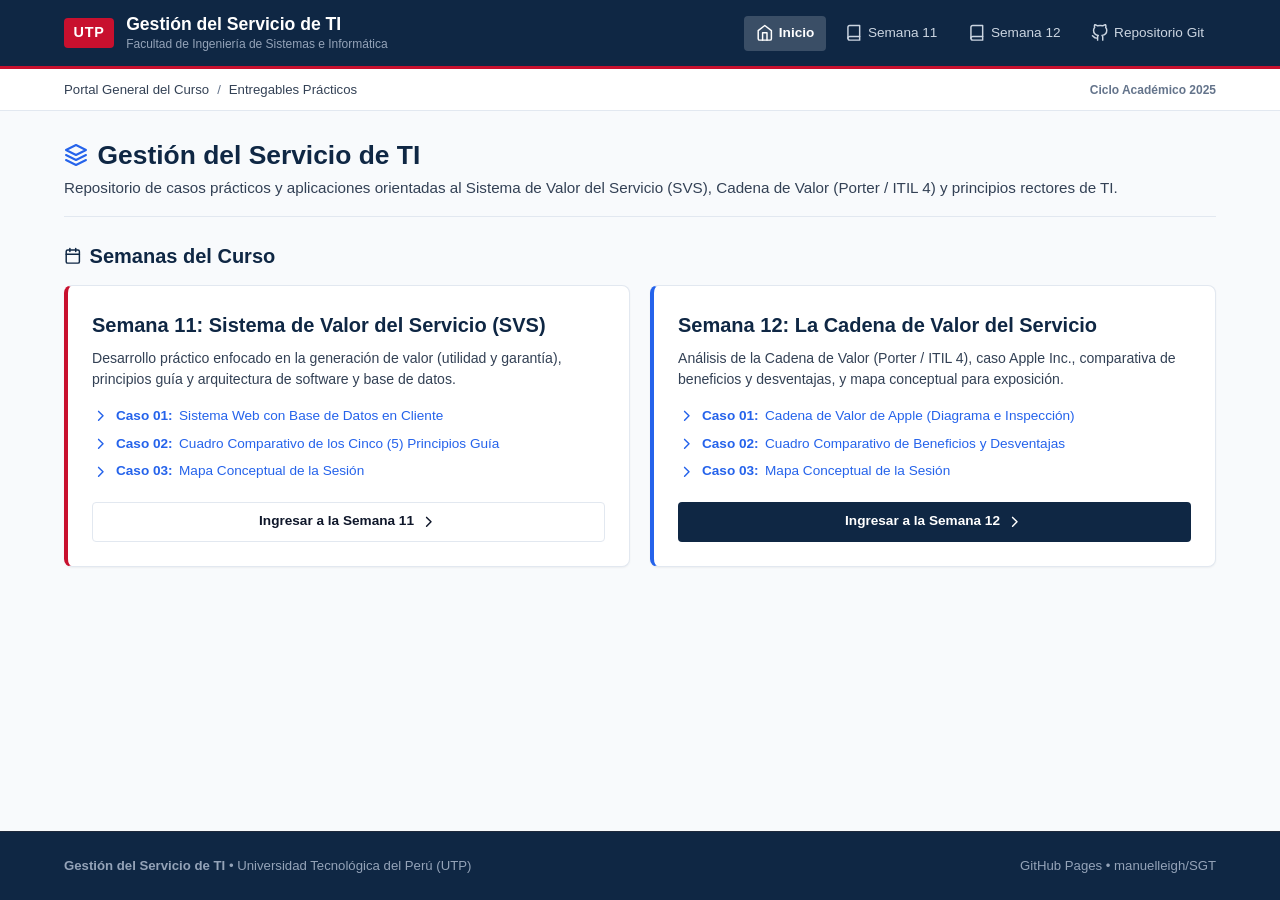
==== commit c0884b2b: "feat: incorporar casos prácticos de la semana 12 con análisis de cadena de valor de Apple, cuadro co" ====
--- a/index.html
+++ b/index.html
@@ -27,6 +27,10 @@
           <svg class="icon" viewBox="0 0 24 24"><path d="M4 19.5A2.5 2.5 0 0 1 6.5 17H20"></path><path d="M6.5 2H20v20H6.5A2.5 2.5 0 0 1 4 19.5v-15A2.5 2.5 0 0 1 6.5 2z"></path></svg>
           Semana 11
         </a>
+        <a href="semana12/index.html" class="nav-link">
+          <svg class="icon" viewBox="0 0 24 24"><path d="M4 19.5A2.5 2.5 0 0 1 6.5 17H20"></path><path d="M6.5 2H20v20H6.5A2.5 2.5 0 0 1 4 19.5v-15A2.5 2.5 0 0 1 6.5 2z"></path></svg>
+          Semana 12
+        </a>
         <a href="https://github.com/manuelleigh/SGT" target="_blank" class="nav-link">
           <svg class="icon" viewBox="0 0 24 24"><path d="M9 19c-5 1.5-5-2.5-7-3m14 6v-3.87a3.37 3.37 0 0 0-.94-2.61c3.14-.35 6.44-1.54 6.44-7A5.44 5.44 0 0 0 20 4.77 5.07 5.07 0 0 0 19.91 1S18.73.65 16 2.48a13.38 13.38 0 0 0-7 0C6.27.65 5.09 1 5.09 1A5.07 5.07 0 0 0 5 4.77a5.44 5.44 0 0 0-1.5 3.78c0 5.42 3.3 6.61 6.44 7A3.37 3.37 0 0 0 9 18.13V22"></path></svg>
           Repositorio Git
@@ -55,7 +59,7 @@
         Gestión del Servicio de TI
       </h1>
       <p class="page-description">
-        Repositorio de casos prácticos y aplicaciones orientadas al Sistema de Valor del Servicio (SVS) y principios rectores de ITIL.
+        Repositorio de casos prácticos y aplicaciones orientadas al Sistema de Valor del Servicio (SVS), Cadena de Valor (Porter / ITIL 4) y principios rectores de TI.
       </p>
     </div>
 
@@ -90,31 +94,40 @@
           </a>
         </div>
 
-        <a href="semana11/index.html" class="btn btn-primary" style="width: 100%; justify-content: center;">
+        <a href="semana11/index.html" class="btn btn-outline" style="width: 100%; justify-content: center;">
           Ingresar a la Semana 11
           <svg class="icon" viewBox="0 0 24 24"><polyline points="9 18 15 12 9 6"></polyline></svg>
         </a>
       </div>
 
-      <!-- Espacio para próximas semanas -->
-      <div class="card" style="border-left: 4px solid #cbd5e1; background-color: #fafbfc;">
-        <h3 style="font-size: 1.25rem; font-weight: 700; color: #64748b; margin-bottom: 0.5rem;">
-          Próximas Entregas
+      <!-- Semana 12 (Nueva Entrega) -->
+      <div class="card" style="border-left: 4px solid var(--secondary);">
+        <h3 style="font-size: 1.25rem; font-weight: 700; color: var(--primary); margin-bottom: 0.5rem;">
+          Semana 12: La Cadena de Valor del Servicio
         </h3>
-        <p style="font-size: 0.88rem; color: #64748b; margin-bottom: 1rem;">
-          Estructura preparada para la incorporación de los casos prácticos de las siguientes semanas en carpetas independientes.
+        <p style="font-size: 0.88rem; color: var(--text-muted); margin-bottom: 1rem;">
+          Análisis de la Cadena de Valor (Porter / ITIL 4), caso Apple Inc., comparativa de beneficios y desventajas, y mapa conceptual para exposición.
         </p>
 
-        <div style="background-color: #f1f5f9; padding: 0.85rem; border-radius: var(--radius-sm); border: 1px solid var(--border);">
-          <pre style="font-family: var(--font-mono); font-size: 0.78rem; color: #475569; margin: 0;">
-/
-├── index.html
-├── assets/
-└── semana11/
-    ├── caso01/ (App web + BD)
-    ├── caso02/ (Cuadro comparativo)
-    └── caso03/ (Mapa conceptual)</pre>
+        <div style="display: flex; flex-direction: column; gap: 0.45rem; margin-bottom: 1.25rem;">
+          <a href="semana12/caso01/index.html" style="font-size: 0.85rem; color: var(--secondary); text-decoration: none; display: flex; align-items: center; gap: 0.4rem;">
+            <svg class="icon" viewBox="0 0 24 24"><polyline points="9 18 15 12 9 6"></polyline></svg>
+            <strong>Caso 01:</strong> Cadena de Valor de Apple (Diagrama e Inspección)
+          </a>
+          <a href="semana12/caso02/index.html" style="font-size: 0.85rem; color: var(--secondary); text-decoration: none; display: flex; align-items: center; gap: 0.4rem;">
+            <svg class="icon" viewBox="0 0 24 24"><polyline points="9 18 15 12 9 6"></polyline></svg>
+            <strong>Caso 02:</strong> Cuadro Comparativo de Beneficios y Desventajas
+          </a>
+          <a href="semana12/caso03/index.html" style="font-size: 0.85rem; color: var(--secondary); text-decoration: none; display: flex; align-items: center; gap: 0.4rem;">
+            <svg class="icon" viewBox="0 0 24 24"><polyline points="9 18 15 12 9 6"></polyline></svg>
+            <strong>Caso 03:</strong> Mapa Conceptual de la Sesión
+          </a>
         </div>
+
+        <a href="semana12/index.html" class="btn btn-primary" style="width: 100%; justify-content: center;">
+          Ingresar a la Semana 12
+          <svg class="icon" viewBox="0 0 24 24"><polyline points="9 18 15 12 9 6"></polyline></svg>
+        </a>
       </div>
     </div>
   </main>
--- a/assets/css/main.css
+++ b/assets/css/main.css
@@ -611,3 +611,198 @@
   color: var(--primary);
   margin-bottom: 0.2rem;
 }
+
+/* Porter Value Chain Diagram Styles */
+.porter-container {
+  display: flex;
+  position: relative;
+  background-color: #ffffff;
+  border: 1px solid var(--border);
+  border-radius: var(--radius);
+  padding: 1.25rem;
+  overflow-x: auto;
+  gap: 1rem;
+}
+
+.porter-grid-main {
+  flex: 1;
+  display: flex;
+  flex-direction: column;
+  gap: 0.75rem;
+  min-width: 720px;
+}
+
+.porter-support-list {
+  display: flex;
+  flex-direction: column;
+  gap: 0.5rem;
+}
+
+.porter-support-row {
+  display: flex;
+  border-radius: var(--radius-sm);
+  border: 1px solid var(--border);
+  overflow: hidden;
+  cursor: pointer;
+  transition: all 0.15s ease;
+}
+
+.porter-support-row:hover {
+  transform: translateY(-1px);
+  box-shadow: var(--shadow-sm);
+}
+
+.porter-row-label {
+  width: 22%;
+  padding: 0.65rem 0.85rem;
+  font-weight: 700;
+  font-size: 0.85rem;
+  color: var(--primary);
+  display: flex;
+  align-items: center;
+  border-right: 1px solid rgba(0, 0, 0, 0.08);
+}
+
+.porter-row-content {
+  flex: 1;
+  padding: 0.65rem 0.85rem;
+  font-size: 0.825rem;
+  color: var(--text-muted);
+  display: flex;
+  flex-wrap: wrap;
+  align-items: center;
+  gap: 0.5rem;
+}
+
+.porter-primary-grid {
+  display: grid;
+  grid-template-columns: repeat(5, 1fr);
+  gap: 0.5rem;
+}
+
+.porter-primary-col {
+  border-radius: var(--radius-sm);
+  border: 1px solid var(--border);
+  display: flex;
+  flex-direction: column;
+  overflow: hidden;
+  cursor: pointer;
+  transition: all 0.15s ease;
+}
+
+.porter-primary-col:hover {
+  transform: translateY(-2px);
+  box-shadow: var(--shadow);
+}
+
+.porter-col-header {
+  padding: 0.65rem 0.75rem;
+  font-weight: 700;
+  font-size: 0.85rem;
+  color: var(--primary);
+  text-align: center;
+  border-bottom: 1px solid rgba(0, 0, 0, 0.08);
+}
+
+.porter-col-body {
+  padding: 0.75rem;
+  font-size: 0.8rem;
+  color: var(--text-muted);
+  display: flex;
+  flex-direction: column;
+  gap: 0.45rem;
+  flex: 1;
+}
+
+.porter-tag {
+  background-color: rgba(255, 255, 255, 0.75);
+  border: 1px solid rgba(0, 0, 0, 0.08);
+  border-radius: var(--radius-sm);
+  padding: 0.25rem 0.5rem;
+  font-size: 0.75rem;
+  color: var(--primary);
+  font-weight: 500;
+}
+
+.porter-margin-col {
+  width: 90px;
+  background: linear-gradient(135deg, #f59e0b 0%, #d97706 100%);
+  color: #ffffff;
+  border-radius: var(--radius-sm);
+  display: flex;
+  align-items: center;
+  justify-content: center;
+  text-align: center;
+  font-weight: 800;
+  font-size: 1.1rem;
+  letter-spacing: 0.05em;
+  writing-mode: vertical-rl;
+  text-orientation: mixed;
+  transform: rotate(180deg);
+  box-shadow: var(--shadow-sm);
+  cursor: pointer;
+  transition: all 0.2s ease;
+}
+
+.porter-margin-col:hover {
+  filter: brightness(1.05);
+}
+
+/* Detail Inspection Modal/Box */
+.porter-detail-box {
+  background-color: var(--surface);
+  border: 1px solid var(--border);
+  border-left: 4px solid var(--secondary);
+  border-radius: var(--radius);
+  padding: 1.25rem;
+  margin-top: 1rem;
+}
+
+.porter-detail-title {
+  font-size: 1.05rem;
+  font-weight: 700;
+  color: var(--primary);
+  margin-bottom: 0.5rem;
+  display: flex;
+  align-items: center;
+  gap: 0.4rem;
+}
+
+/* Presentation Key Highlights */
+.expo-grid {
+  display: grid;
+  grid-template-columns: repeat(auto-fit, minmax(280px, 1fr));
+  gap: 1.25rem;
+  margin-top: 1rem;
+}
+
+.expo-card {
+  background-color: var(--surface);
+  border: 1px solid var(--border);
+  border-radius: var(--radius);
+  padding: 1.25rem;
+  display: flex;
+  flex-direction: column;
+  transition: all 0.15s ease;
+}
+
+.expo-card:hover {
+  border-color: var(--secondary);
+  box-shadow: var(--shadow);
+}
+
+.expo-card-header {
+  font-size: 0.95rem;
+  font-weight: 700;
+  color: var(--primary);
+  margin-bottom: 0.5rem;
+  display: flex;
+  align-items: center;
+  gap: 0.4rem;
+}
+
+.expo-card-body {
+  font-size: 0.85rem;
+  color: var(--text-muted);
+  line-height: 1.55;
+}
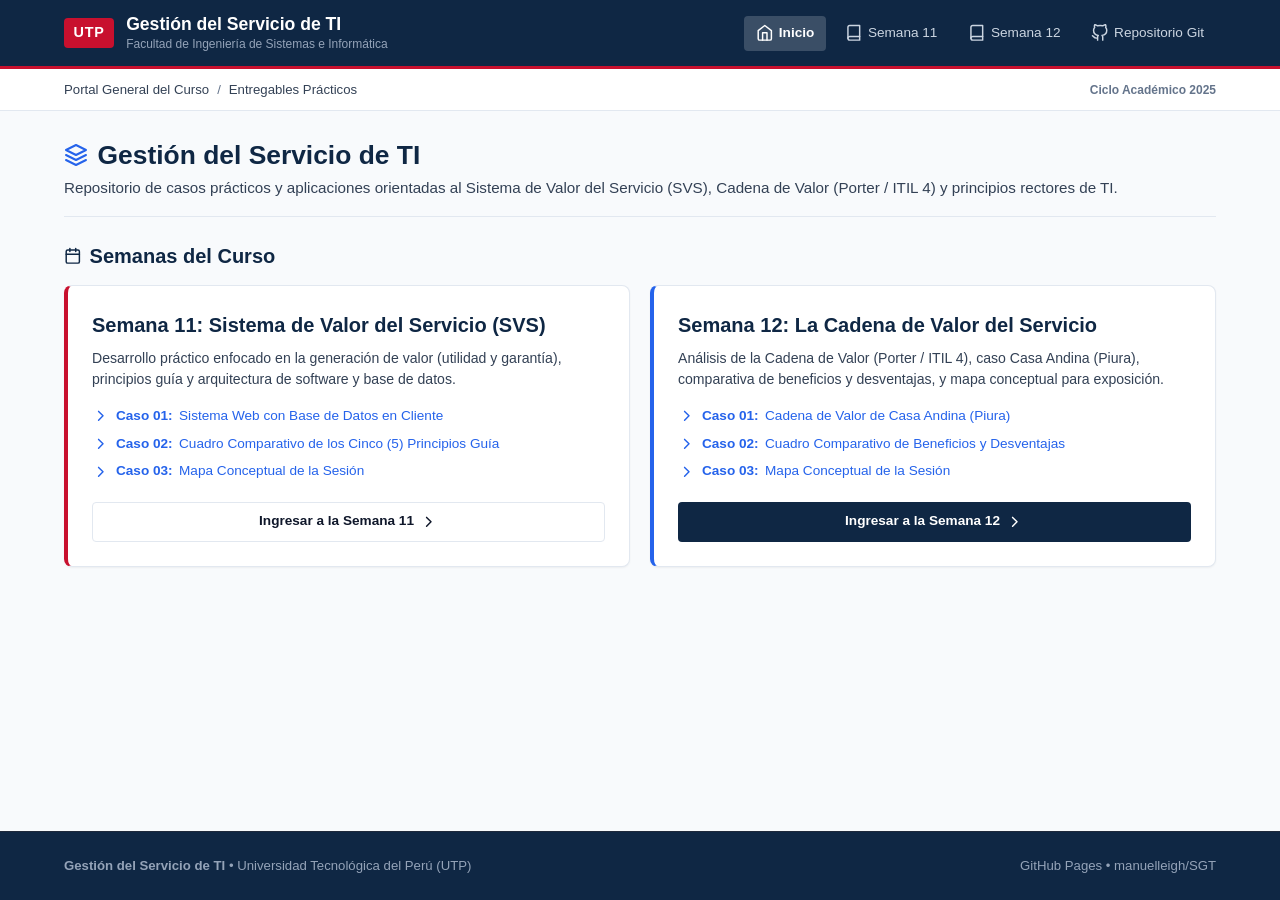
==== commit 35a0b761: "cambio: actualizar caso 01 con analisis de la cadena de valor de Casa Andina en Piura" ====
--- a/index.html
+++ b/index.html
@@ -106,13 +106,13 @@
           Semana 12: La Cadena de Valor del Servicio
         </h3>
         <p style="font-size: 0.88rem; color: var(--text-muted); margin-bottom: 1rem;">
-          Análisis de la Cadena de Valor (Porter / ITIL 4), caso Apple Inc., comparativa de beneficios y desventajas, y mapa conceptual para exposición.
+          Análisis de la Cadena de Valor (Porter / ITIL 4), caso Casa Andina (Piura), comparativa de beneficios y desventajas, y mapa conceptual para exposición.
         </p>
 
         <div style="display: flex; flex-direction: column; gap: 0.45rem; margin-bottom: 1.25rem;">
           <a href="semana12/caso01/index.html" style="font-size: 0.85rem; color: var(--secondary); text-decoration: none; display: flex; align-items: center; gap: 0.4rem;">
             <svg class="icon" viewBox="0 0 24 24"><polyline points="9 18 15 12 9 6"></polyline></svg>
-            <strong>Caso 01:</strong> Cadena de Valor de Apple (Diagrama e Inspección)
+            <strong>Caso 01:</strong> Cadena de Valor de Casa Andina (Piura)
           </a>
           <a href="semana12/caso02/index.html" style="font-size: 0.85rem; color: var(--secondary); text-decoration: none; display: flex; align-items: center; gap: 0.4rem;">
             <svg class="icon" viewBox="0 0 24 24"><polyline points="9 18 15 12 9 6"></polyline></svg>
--- a/assets/css/main.css
+++ b/assets/css/main.css
@@ -806,3 +806,253 @@
   color: var(--text-muted);
   line-height: 1.55;
 }
+
+/* Semana 12: visual system and responsive refinements */
+.week12-page {
+  --primary: #172a3a;
+  --primary-light: #29465d;
+  --accent: #c6283d;
+  --accent-hover: #a91e31;
+  --secondary: #167c80;
+  --secondary-light: #e6f4f2;
+  --background: #f4f6f5;
+  --text-muted: #52616b;
+  --text-subtle: #71808a;
+  --border: #dce4e3;
+  --border-light: #e9efee;
+  --radius-sm: 8px;
+  --radius: 14px;
+  --radius-lg: 20px;
+  background: var(--background);
+}
+
+.week12-page .header-top { border-bottom: 0; background: #172a3a; }
+.week12-page .header-container { max-width: 1280px; min-height: 76px; padding-block: .75rem; }
+.week12-page .brand-logo-text { padding: .45rem .65rem; border-radius: 9px; }
+.week12-page .header-nav { gap: .25rem; }
+.week12-page .nav-link { padding: .55rem .72rem; border-radius: 9px; }
+.week12-page .breadcrumb-bar { background: #fff; }
+.week12-page .main-wrapper { max-width: 1160px; padding: clamp(1.5rem, 4vw, 3.5rem) 1.5rem; }
+.week12-page .page-header { border: 0; margin-bottom: 2rem; padding: 0; }
+.week12-page .page-title { font-size: clamp(1.8rem, 3.2vw, 2.7rem); letter-spacing: -.035em; line-height: 1.1; }
+.week12-page .page-title .icon { color: var(--secondary) !important; width: 1.25em; height: 1.25em; }
+.week12-page .page-description { max-width: 760px; font-size: 1.02rem; line-height: 1.75; }
+.week12-page .section-heading { margin-top: 2.5rem; margin-bottom: 1.1rem; font-size: 1.35rem; letter-spacing: -.02em; }
+.week12-page .card,
+.week12-page .map-node,
+.week12-page .expo-card,
+.week12-page .case-nav-card { border-color: var(--border); border-radius: var(--radius); box-shadow: 0 5px 20px rgb(23 42 58 / .045); }
+.week12-page .card { padding: clamp(1.15rem, 2.2vw, 1.8rem); }
+.week12-page .card-header { gap: 1rem; align-items: flex-start; }
+.week12-page .card-title { line-height: 1.35; }
+.week12-page .grid-2,
+.week12-page .grid-3,
+.week12-page .grid-4 { gap: 1rem; }
+.week12-page .btn { min-height: 44px; border-radius: 9px; padding-inline: 1rem; }
+.week12-page .btn-primary { background: var(--secondary); }
+.week12-page .btn-primary:hover { background: #11696d; }
+.week12-page .btn-accent { background: var(--accent); }
+.week12-page :focus-visible { outline: 3px solid #edaa42; outline-offset: 3px; }
+.week12-page .footer-main { background: #172a3a; }
+.week12-page .stat-box { border-radius: 12px; padding: 1.2rem .75rem; background: #fff; }
+.week12-page .stat-value { letter-spacing: -.04em; }
+.week12-page .table-responsive { border-radius: 12px; }
+.week12-page .table-custom th { background: #edf3f2; white-space: normal; }
+.week12-page .table-custom td,
+.week12-page .table-custom th { line-height: 1.6; }
+.week12-page .table-custom tbody tr:nth-child(even) td { background: #fbfcfc; }
+.week12-page .table-custom tr:hover td { background: #f0f7f6; }
+
+.week12-home .page-header { padding: clamp(2rem, 5vw, 4rem); border-radius: 22px; color: #fff; background: linear-gradient(115deg, #172a3a 0%, #244a56 100%); }
+.week12-home .page-title,
+.week12-home .page-description { color: #fff; }
+.week12-home .page-description { color: #d6e5e4; }
+.week12-home .grid-2 > .card { position: relative; padding-top: 1.7rem; transition: transform .2s ease, box-shadow .2s ease; }
+.week12-home .grid-2 > .card:hover { transform: translateY(-3px); box-shadow: 0 12px 30px rgb(23 42 58 / .1); }
+.week12-home .grid-2 > .card::before { position: absolute; inset: 0 auto 0 0; width: 5px; border-radius: 14px 0 0 14px; background: var(--secondary); content: ""; }
+.week12-home .grid-2 > .card:first-child::before { background: #c6283d; }
+.week12-home .grid-3 .card { display: flex; flex-direction: column; justify-content: space-between; min-height: 250px; }
+.week12-home .grid-3 .card h3 { line-height: 1.4; }
+
+.week12-case .case-nav-footer { gap: .8rem; }
+.week12-case .case-nav-card { min-height: 100px; transition: transform .18s ease, border-color .18s ease, box-shadow .18s ease; }
+.week12-case .case-nav-card:hover { transform: translateY(-2px); }
+.week12-case-01 .porter-container { padding: 1rem; border-radius: 14px; background: #f7faf9; }
+.week12-case-01 .porter-support-row,
+.week12-case-01 .porter-primary-col,
+.week12-case-01 .porter-margin-col { cursor: pointer; transition: transform .18s ease, box-shadow .18s ease, outline-color .18s ease; }
+.week12-case-01 .porter-support-row { background: #edf3f2 !important; }
+.week12-case-01 .porter-primary-col { background: #e7f2f0 !important; }
+.week12-case-01 .porter-support-row[aria-pressed="true"],
+.week12-case-01 .porter-primary-col[aria-pressed="true"] { outline: 2px solid var(--secondary); outline-offset: 1px; }
+.week12-case-01 .porter-support-row:hover,
+.week12-case-01 .porter-primary-col:hover,
+.week12-case-01 .porter-margin-col:hover { transform: translateY(-2px); box-shadow: 0 7px 16px rgb(23 42 58 / .12); }
+.week12-case-01 .porter-support-row:focus-visible,
+.week12-case-01 .porter-primary-col:focus-visible,
+.week12-case-01 .porter-margin-col:focus-visible { outline: 3px solid #edaa42; outline-offset: 2px; }
+.week12-case-01 .porter-detail-box { border-radius: 12px; background: #f8fbfb; }
+.week12-case-03 .filter-bar { display: flex; flex-wrap: wrap; gap: .55rem; margin: 0 0 1.25rem; }
+.week12-case-03 .filter-btn { display: inline-flex; align-items: center; gap: .4rem; min-height: 42px; padding: .55rem .85rem; border: 1px solid var(--border); border-radius: 999px; color: var(--text-muted); background: #fff; font: inherit; font-size: .84rem; font-weight: 650; cursor: pointer; transition: color .18s ease, background .18s ease, border-color .18s ease; }
+.week12-case-03 .filter-btn:hover { border-color: var(--secondary); color: var(--secondary); }
+.week12-case-03 .filter-btn.active { border-color: var(--primary); color: #fff; background: var(--primary); }
+.week12-case-03 .map-node { padding: clamp(1.15rem, 2.5vw, 1.8rem); }
+.week12-case-03 .map-node-header { font-size: 1.15rem; line-height: 1.4; }
+.week12-case-03 .map-node-item { border-radius: 10px; background: #f7faf9; line-height: 1.6; }
+.week12-case-03 .map-branch-card { transition: opacity .18s ease, transform .18s ease; }
+
+@media (max-width: 850px) {
+  .week12-page .header-container { align-items: flex-start; }
+  .week12-page .header-nav { width: 100%; flex-wrap: nowrap; overflow-x: auto; padding: .15rem 0 .3rem; scrollbar-width: thin; }
+  .week12-page .nav-link { flex: 0 0 auto; }
+  .week12-page .page-header { margin-bottom: 1.5rem; }
+  .week12-page .card-header { flex-wrap: wrap; }
+  .week12-home .grid-2 > .card { margin-bottom: 0 !important; }
+  .week12-case-01 .porter-container { align-items: stretch; }
+  .week12-case-01 .porter-primary-grid { grid-template-columns: repeat(2, minmax(150px, 1fr)); }
+  .week12-case-01 .porter-margin-col { min-width: 42px; width: 42px; font-size: .8rem; }
+}
+
+@media (max-width: 560px) {
+  .week12-page .main-wrapper { padding-inline: 1rem; }
+  .week12-page .breadcrumb-container { padding-inline: 1rem; }
+  .week12-page .page-title { align-items: flex-start; }
+  .week12-home .page-header { border-radius: 16px; }
+  .week12-case-01 .porter-container { padding: .65rem; }
+  .week12-case-01 .porter-grid-main { min-width: 560px; }
+  .week12-case-01 .porter-row-label { width: 26%; }
+  .week12-case-01 .porter-col-header { font-size: .75rem; padding: .55rem .4rem; }
+  .week12-case-01 .porter-col-body { padding: .5rem; }
+  .week12-case-01 .porter-tag { font-size: .7rem; }
+  .week12-case-03 .filter-bar { flex-wrap: nowrap; overflow-x: auto; padding: .2rem .15rem .6rem; }
+  .week12-case-03 .filter-btn { flex: 0 0 auto; }
+  .week12-page .footer-container { align-items: flex-start; }
+}
+
+@media (prefers-reduced-motion: reduce) {
+  .week12-page *, .week12-page *::before, .week12-page *::after { scroll-behavior: auto !important; transition-duration: .01ms !important; }
+}
+
+/* Semana 12: casos preparados para leer y presentar */
+.presentation-page { --paper: #fff; --ink-soft: #52616b; }
+.week12-page .brand-stack { display: grid; gap: .1rem; }
+.week12-page .brand-title, .week12-page .brand-subtitle { display: block; }
+.skip-link { position: absolute; z-index: 10; top: -5rem; left: 1rem; padding: .7rem 1rem; border-radius: 8px; color: #fff; background: var(--primary); }
+.skip-link:focus { top: 1rem; }
+.presentation-main { max-width: 1120px; padding-block: clamp(2rem, 5vw, 4rem); }
+.presentation-kicker { margin: 0 0 .6rem; color: var(--secondary); font-size: .76rem; font-weight: 800; letter-spacing: .11em; }
+.presentation-title { max-width: 900px; margin: 0 0 1.5rem; color: var(--primary); font-size: clamp(2rem, 4.2vw, 3.4rem); font-weight: 800; letter-spacing: -.045em; line-height: 1.08; }
+.presentation-lead { max-width: 760px; margin: -.55rem 0 2rem; color: var(--text-muted); font-size: 1.08rem; line-height: 1.7; }
+.presentation-section-title { margin: 0 0 .9rem; color: var(--primary); font-size: 1.2rem; font-weight: 750; }
+.value-chain { padding: clamp(1rem, 3vw, 2rem); border: 1px solid var(--border); border-radius: 18px; background: #fff; box-shadow: 0 8px 28px rgb(23 42 58 / .05); }
+.support-grid { display: grid; grid-template-columns: repeat(4, minmax(0, 1fr)); gap: .75rem; }
+.activity-card { position: relative; min-width: 0; padding: 1rem; border: 1px solid #ead8d1; border-radius: 12px; }
+.activity-card h3 { margin: 0 0 .65rem; color: #263c4a; font-size: .98rem; line-height: 1.35; }
+.activity-card ul { display: grid; gap: .38rem; margin: 0; padding: 0; list-style: none; }
+.activity-card li { color: #42545e; font-size: .87rem; line-height: 1.5; }
+.support-card { background: #fff3ed; }
+.primary-heading { margin-top: 1.45rem; }
+.primary-grid { display: grid; grid-template-columns: repeat(5, minmax(0, 1fr)); gap: .65rem; }
+.primary-card { min-height: 215px; padding-top: 2.3rem; border-color: #cfe4d8; background: #edf7f1; }
+.primary-card h3 { min-height: 2.6em; }
+.primary-card li { position: relative; padding-left: .8rem; }
+.primary-card li::before { position: absolute; left: 0; color: #33876a; content: "•"; }
+.activity-number { position: absolute; top: .72rem; left: 1rem; color: #37856d; font-size: .69rem; font-weight: 800; letter-spacing: .08em; }
+.margin-band { display: flex; justify-content: space-between; align-items: center; gap: 1rem; margin-top: .7rem; padding: .85rem 1.1rem; border-radius: 10px; color: #594411; background: #fff2c9; }
+.margin-band span { font-size: .88rem; }
+.margin-band strong { font-size: 1rem; }
+.analysis-panel { margin-top: 1.25rem; padding: clamp(1.2rem, 3vw, 2rem); border-left: 4px solid var(--secondary); border-radius: 0 14px 14px 0; background: #eaf4f2; }
+.analysis-panel h2 { margin: 0 0 .7rem; color: var(--primary); font-size: 1.35rem; line-height: 1.35; }
+.analysis-panel p:not(.presentation-kicker) { max-width: 850px; margin: .65rem 0 0; color: #344953; font-size: .99rem; line-height: 1.75; }
+.analysis-panel .analysis-conclusion { margin-top: 1rem !important; padding-top: .8rem; border-top: 1px solid #c9ddda; }
+.presentation-next { display: flex; justify-content: space-between; gap: 1rem; margin-top: 2rem; padding-top: 1rem; border-top: 1px solid var(--border); }
+.presentation-next a { color: var(--secondary); font-size: .9rem; font-weight: 700; text-decoration: none; }
+.presentation-next a:hover { text-decoration: underline; }
+
+.comparison-table-wrap { overflow-x: auto; border: 1px solid var(--border); border-radius: 14px; background: #fff; box-shadow: 0 8px 28px rgb(23 42 58 / .05); }
+.comparison-table { width: 100%; min-width: 760px; border-collapse: collapse; text-align: left; }
+.comparison-table th, .comparison-table td { padding: 1rem 1.15rem; border-bottom: 1px solid var(--border); vertical-align: top; line-height: 1.65; }
+.comparison-table thead th { color: #fff; background: var(--primary); font-size: .87rem; }
+.comparison-table thead th:first-child { width: 18%; }
+.comparison-table tbody th { color: var(--primary); background: #f2f6f5; font-size: .9rem; }
+.comparison-table td { color: #43545e; font-size: .92rem; }
+.comparison-table tbody tr:last-child th, .comparison-table tbody tr:last-child td { border-bottom: 0; }
+.comparison-conclusion { margin-top: 1.5rem; }
+
+.concept-map { padding: clamp(.5rem, 2vw, 1.5rem); }
+.concept-center { max-width: 750px; margin: 0 auto; padding: 1.5rem 2rem; border: 2px solid #1b7778; border-radius: 18px; color: #fff; text-align: center; background: #1b7778; box-shadow: 0 10px 26px rgb(27 119 120 / .16); }
+.concept-overline, .branch-label { display: block; color: #c7eeea; font-size: .68rem; font-weight: 800; letter-spacing: .12em; }
+.concept-center h2 { margin: .35rem 0; font-size: clamp(1.5rem, 3vw, 2rem); }
+.concept-center p { max-width: 620px; margin: .4rem auto 0; color: #e2f5f2; font-size: .96rem; line-height: 1.6; }
+.concept-connector { height: 3rem; color: #6c8e90; font-size: 1.8rem; line-height: 3rem; text-align: center; }
+.concept-branches { display: grid; grid-template-columns: repeat(2, minmax(0, 1fr)); gap: 1rem; }
+.concept-branch { min-width: 0; padding: 1.3rem; border: 1px solid var(--border); border-top: 4px solid var(--secondary); border-radius: 14px; background: #fff; box-shadow: 0 5px 20px rgb(23 42 58 / .045); }
+.concept-branch h3 { margin: .45rem 0 .85rem; color: var(--primary); font-size: 1.05rem; line-height: 1.4; }
+.concept-branch .branch-label { color: var(--secondary); }
+.concept-branch ul { display: grid; gap: .48rem; margin: 0; padding-left: 1.1rem; color: #44555f; font-size: .88rem; line-height: 1.5; }
+.concept-porter { border-top-color: #c96b4c; }
+.concept-porter .branch-label { color: #a34d35; }
+.concept-itil { border-top-color: #4c86b5; }
+.concept-itil .branch-label { color: #3f7198; }
+.concept-benefits { border-top-color: #508c68; }
+.concept-benefits .branch-label { color: #39754f; }
+.concept-examples, .concept-services { border-top-color: #a48135; }
+.concept-examples .branch-label, .concept-services .branch-label { color: #826625; }
+.concept-pair, .example-pair { display: grid; grid-template-columns: 1fr 1fr; gap: .7rem; }
+.concept-pair section { padding: .8rem; border-radius: 10px; background: #f4f7f6; }
+.concept-pair h4 { margin: 0 0 .55rem; color: var(--primary); font-size: .85rem; }
+.concept-pair ul { gap: .3rem; font-size: .82rem; }
+.concept-list { display: grid; grid-template-columns: repeat(2, minmax(0, 1fr)); gap: .55rem; margin: 0; padding: 0; list-style: none; counter-reset: activities; }
+.concept-list li { position: relative; padding: .65rem .7rem .65rem 2.2rem; border-radius: 9px; color: #3e535e; background: #f1f6f8; font-size: .85rem; line-height: 1.4; counter-increment: activities; }
+.concept-list li::before { position: absolute; top: .6rem; left: .7rem; color: #3f7198; font-weight: 800; content: counter(activities, decimal-leading-zero); }
+.example-pair p { margin: 0; padding: .8rem; border-radius: 10px; color: #465760; background: #f7f6f1; font-size: .86rem; line-height: 1.55; }
+.example-pair strong { color: var(--primary); }
+
+.week12-hero { padding: clamp(2rem, 5vw, 4rem); border-radius: 20px; color: #fff; background: linear-gradient(120deg, #172a3a 0%, #24565a 100%); }
+.week12-hero .presentation-kicker { color: #9bd8d1; }
+.week12-hero h1 { margin: .3rem 0 .75rem; font-size: clamp(2rem, 4.6vw, 3.5rem); letter-spacing: -.04em; line-height: 1.08; }
+.week12-hero p:last-child { margin: 0; color: #dceae9; font-size: 1.02rem; }
+.week12-cases { margin-top: 2.5rem; }
+.week12-case-grid { display: grid; grid-template-columns: repeat(3, minmax(0, 1fr)); gap: 1rem; }
+.week12-case-link { display: flex; min-height: 190px; flex-direction: column; align-items: flex-start; padding: 1.35rem; border: 1px solid var(--border); border-radius: 14px; color: inherit; background: #fff; box-shadow: 0 5px 20px rgb(23 42 58 / .045); text-decoration: none; transition: transform .18s ease, box-shadow .18s ease, border-color .18s ease; }
+.week12-case-link:hover { transform: translateY(-3px); border-color: #9cbfbb; box-shadow: 0 12px 28px rgb(23 42 58 / .1); }
+.week12-case-number { color: var(--secondary); font-size: .75rem; font-weight: 850; letter-spacing: .1em; }
+.week12-case-name { margin-top: .65rem; color: var(--primary); font-size: 1.13rem; font-weight: 750; line-height: 1.4; }
+.week12-case-action { display: flex; justify-content: space-between; width: 100%; gap: .5rem; margin-top: auto; padding-top: 1.1rem; color: var(--secondary); font-size: .86rem; font-weight: 700; }
+
+@media (max-width: 850px) {
+  .support-grid { grid-template-columns: repeat(2, minmax(0, 1fr)); }
+  .primary-grid { grid-template-columns: repeat(3, minmax(0, 1fr)); }
+  .primary-card { min-height: 190px; }
+  .week12-case-grid { grid-template-columns: 1fr; }
+  .week12-case-link { min-height: 150px; }
+}
+@media (max-width: 600px) {
+  .presentation-main { padding-inline: 1rem; }
+  .support-grid, .primary-grid, .concept-branches { grid-template-columns: 1fr; }
+  .activity-card { padding: .9rem; }
+  .primary-card { min-height: auto; padding-top: 2rem; }
+  .primary-card h3 { min-height: 0; }
+  .concept-pair, .example-pair { grid-template-columns: 1fr; }
+  .concept-list { grid-template-columns: 1fr; }
+  .presentation-next { flex-wrap: wrap; }
+  .presentation-next a:last-child { margin-left: auto; text-align: right; }
+  .comparison-table-wrap { overflow: visible; border: 0; background: transparent; box-shadow: none; }
+  .comparison-table { display: block; min-width: 0; }
+  .comparison-table thead { display: none; }
+  .comparison-table tbody { display: grid; gap: .75rem; }
+  .comparison-table tbody tr { display: grid; overflow: hidden; border: 1px solid var(--border); border-radius: 12px; background: #fff; box-shadow: 0 4px 14px rgb(23 42 58 / .04); }
+  .comparison-table tbody th { padding: .8rem 1rem; border: 0; }
+  .comparison-table tbody td { display: grid; grid-template-columns: 6.1rem minmax(0, 1fr); gap: .55rem; padding: .8rem 1rem; font-size: .86rem; }
+  .comparison-table tbody td::before { color: var(--secondary); font-size: .78rem; font-weight: 800; }
+  .comparison-table tbody td:nth-child(2)::before { content: "Beneficio"; }
+  .comparison-table tbody td:nth-child(3)::before { content: "Desventaja"; }
+}
+@media print {
+  .presentation-page { background: #fff; }
+  .presentation-page .header-top, .presentation-page .footer-main, .presentation-page .skip-link, .presentation-next { display: none !important; }
+  .presentation-main { max-width: none; padding: 0; }
+  .value-chain, .activity-card, .analysis-panel, .comparison-table-wrap, .concept-branch { box-shadow: none; break-inside: avoid; }
+  .week12-hero { padding: 1rem; color: #172a3a; background: #fff; border: 1px solid #b7c8c6; }
+  .week12-hero .presentation-kicker, .week12-hero p:last-child { color: #344953; }
+}
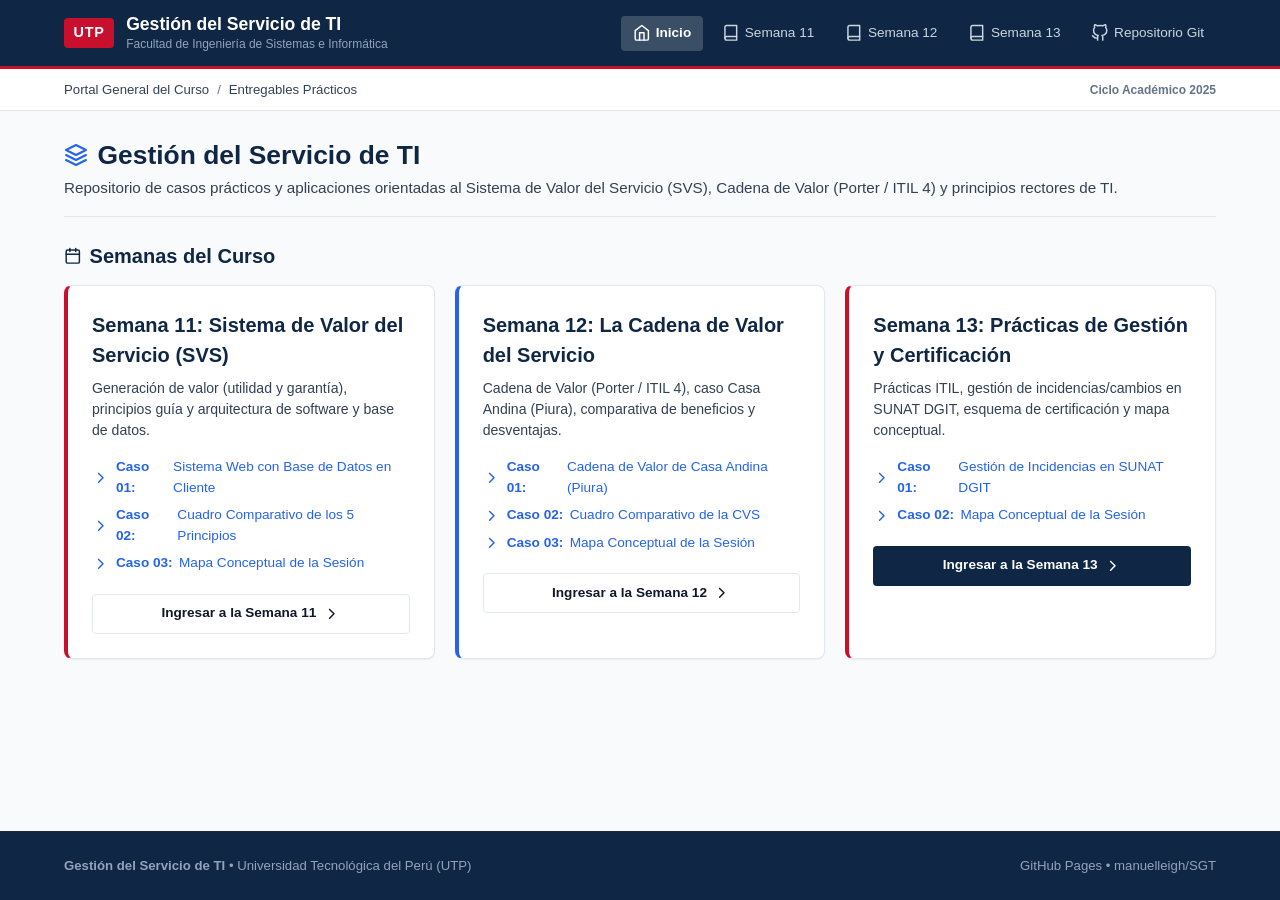
==== commit e9d49332: "feat: implementar caso 01 y caso 02 de la semana 13 sobre practicas de gestion ITIL y gestion de inc" ====
--- a/index.html
+++ b/index.html
@@ -30,6 +30,10 @@
         <a href="semana12/index.html" class="nav-link">
           <svg class="icon" viewBox="0 0 24 24"><path d="M4 19.5A2.5 2.5 0 0 1 6.5 17H20"></path><path d="M6.5 2H20v20H6.5A2.5 2.5 0 0 1 4 19.5v-15A2.5 2.5 0 0 1 6.5 2z"></path></svg>
           Semana 12
+        </a>
+        <a href="semana13/index.html" class="nav-link">
+          <svg class="icon" viewBox="0 0 24 24"><path d="M4 19.5A2.5 2.5 0 0 1 6.5 17H20"></path><path d="M6.5 2H20v20H6.5A2.5 2.5 0 0 1 4 19.5v-15A2.5 2.5 0 0 1 6.5 2z"></path></svg>
+          Semana 13
         </a>
         <a href="https://github.com/manuelleigh/SGT" target="_blank" class="nav-link">
           <svg class="icon" viewBox="0 0 24 24"><path d="M9 19c-5 1.5-5-2.5-7-3m14 6v-3.87a3.37 3.37 0 0 0-.94-2.61c3.14-.35 6.44-1.54 6.44-7A5.44 5.44 0 0 0 20 4.77 5.07 5.07 0 0 0 19.91 1S18.73.65 16 2.48a13.38 13.38 0 0 0-7 0C6.27.65 5.09 1 5.09 1A5.07 5.07 0 0 0 5 4.77a5.44 5.44 0 0 0-1.5 3.78c0 5.42 3.3 6.61 6.44 7A3.37 3.37 0 0 0 9 18.13V22"></path></svg>
@@ -69,14 +73,14 @@
       Semanas del Curso
     </h2>
 
-    <div class="grid-2">
+    <div class="grid-3">
       <!-- Semana 11 -->
       <div class="card" style="border-left: 4px solid var(--accent);">
         <h3 style="font-size: 1.25rem; font-weight: 700; color: var(--primary); margin-bottom: 0.5rem;">
           Semana 11: Sistema de Valor del Servicio (SVS)
         </h3>
         <p style="font-size: 0.88rem; color: var(--text-muted); margin-bottom: 1rem;">
-          Desarrollo práctico enfocado en la generación de valor (utilidad y garantía), principios guía y arquitectura de software y base de datos.
+          Generación de valor (utilidad y garantía), principios guía y arquitectura de software y base de datos.
         </p>
 
         <div style="display: flex; flex-direction: column; gap: 0.45rem; margin-bottom: 1.25rem;">
@@ -86,7 +90,7 @@
           </a>
           <a href="semana11/caso02/index.html" style="font-size: 0.85rem; color: var(--secondary); text-decoration: none; display: flex; align-items: center; gap: 0.4rem;">
             <svg class="icon" viewBox="0 0 24 24"><polyline points="9 18 15 12 9 6"></polyline></svg>
-            <strong>Caso 02:</strong> Cuadro Comparativo de los Cinco (5) Principios Guía
+            <strong>Caso 02:</strong> Cuadro Comparativo de los 5 Principios
           </a>
           <a href="semana11/caso03/index.html" style="font-size: 0.85rem; color: var(--secondary); text-decoration: none; display: flex; align-items: center; gap: 0.4rem;">
             <svg class="icon" viewBox="0 0 24 24"><polyline points="9 18 15 12 9 6"></polyline></svg>
@@ -100,13 +104,13 @@
         </a>
       </div>
 
-      <!-- Semana 12 (Nueva Entrega) -->
+      <!-- Semana 12 -->
       <div class="card" style="border-left: 4px solid var(--secondary);">
         <h3 style="font-size: 1.25rem; font-weight: 700; color: var(--primary); margin-bottom: 0.5rem;">
           Semana 12: La Cadena de Valor del Servicio
         </h3>
         <p style="font-size: 0.88rem; color: var(--text-muted); margin-bottom: 1rem;">
-          Análisis de la Cadena de Valor (Porter / ITIL 4), caso Casa Andina (Piura), comparativa de beneficios y desventajas, y mapa conceptual para exposición.
+          Cadena de Valor (Porter / ITIL 4), caso Casa Andina (Piura), comparativa de beneficios y desventajas.
         </p>
 
         <div style="display: flex; flex-direction: column; gap: 0.45rem; margin-bottom: 1.25rem;">
@@ -116,7 +120,7 @@
           </a>
           <a href="semana12/caso02/index.html" style="font-size: 0.85rem; color: var(--secondary); text-decoration: none; display: flex; align-items: center; gap: 0.4rem;">
             <svg class="icon" viewBox="0 0 24 24"><polyline points="9 18 15 12 9 6"></polyline></svg>
-            <strong>Caso 02:</strong> Cuadro Comparativo de Beneficios y Desventajas
+            <strong>Caso 02:</strong> Cuadro Comparativo de la CVS
           </a>
           <a href="semana12/caso03/index.html" style="font-size: 0.85rem; color: var(--secondary); text-decoration: none; display: flex; align-items: center; gap: 0.4rem;">
             <svg class="icon" viewBox="0 0 24 24"><polyline points="9 18 15 12 9 6"></polyline></svg>
@@ -124,8 +128,34 @@
           </a>
         </div>
 
-        <a href="semana12/index.html" class="btn btn-primary" style="width: 100%; justify-content: center;">
+        <a href="semana12/index.html" class="btn btn-outline" style="width: 100%; justify-content: center;">
           Ingresar a la Semana 12
+          <svg class="icon" viewBox="0 0 24 24"><polyline points="9 18 15 12 9 6"></polyline></svg>
+        </a>
+      </div>
+
+      <!-- Semana 13 -->
+      <div class="card" style="border-left: 4px solid var(--accent);">
+        <h3 style="font-size: 1.25rem; font-weight: 700; color: var(--primary); margin-bottom: 0.5rem;">
+          Semana 13: Prácticas de Gestión y Certificación
+        </h3>
+        <p style="font-size: 0.88rem; color: var(--text-muted); margin-bottom: 1rem;">
+          Prácticas ITIL, gestión de incidencias/cambios en SUNAT DGIT, esquema de certificación y mapa conceptual.
+        </p>
+
+        <div style="display: flex; flex-direction: column; gap: 0.45rem; margin-bottom: 1.25rem;">
+          <a href="semana13/caso01/index.html" style="font-size: 0.85rem; color: var(--secondary); text-decoration: none; display: flex; align-items: center; gap: 0.4rem;">
+            <svg class="icon" viewBox="0 0 24 24"><polyline points="9 18 15 12 9 6"></polyline></svg>
+            <strong>Caso 01:</strong> Gestión de Incidencias en SUNAT DGIT
+          </a>
+          <a href="semana13/caso02/index.html" style="font-size: 0.85rem; color: var(--secondary); text-decoration: none; display: flex; align-items: center; gap: 0.4rem;">
+            <svg class="icon" viewBox="0 0 24 24"><polyline points="9 18 15 12 9 6"></polyline></svg>
+            <strong>Caso 02:</strong> Mapa Conceptual de la Sesión
+          </a>
+        </div>
+
+        <a href="semana13/index.html" class="btn btn-primary" style="width: 100%; justify-content: center;">
+          Ingresar a la Semana 13
           <svg class="icon" viewBox="0 0 24 24"><polyline points="9 18 15 12 9 6"></polyline></svg>
         </a>
       </div>
--- a/assets/css/main.css
+++ b/assets/css/main.css
@@ -807,8 +807,9 @@
   line-height: 1.55;
 }
 
-/* Semana 12: visual system and responsive refinements */
-.week12-page {
+/* Semana 12 y Semana 13: visual system and responsive refinements */
+.week12-page,
+.week13-page {
   --primary: #172a3a;
   --primary-light: #29465d;
   --accent: #c6283d;
@@ -826,57 +827,106 @@
   background: var(--background);
 }
 
-.week12-page .header-top { border-bottom: 0; background: #172a3a; }
-.week12-page .header-container { max-width: 1280px; min-height: 76px; padding-block: .75rem; }
-.week12-page .brand-logo-text { padding: .45rem .65rem; border-radius: 9px; }
-.week12-page .header-nav { gap: .25rem; }
-.week12-page .nav-link { padding: .55rem .72rem; border-radius: 9px; }
-.week12-page .breadcrumb-bar { background: #fff; }
-.week12-page .main-wrapper { max-width: 1160px; padding: clamp(1.5rem, 4vw, 3.5rem) 1.5rem; }
-.week12-page .page-header { border: 0; margin-bottom: 2rem; padding: 0; }
-.week12-page .page-title { font-size: clamp(1.8rem, 3.2vw, 2.7rem); letter-spacing: -.035em; line-height: 1.1; }
-.week12-page .page-title .icon { color: var(--secondary) !important; width: 1.25em; height: 1.25em; }
-.week12-page .page-description { max-width: 760px; font-size: 1.02rem; line-height: 1.75; }
-.week12-page .section-heading { margin-top: 2.5rem; margin-bottom: 1.1rem; font-size: 1.35rem; letter-spacing: -.02em; }
+.week12-page .header-top,
+.week13-page .header-top { border-bottom: 0; background: #172a3a; }
+.week12-page .header-container,
+.week13-page .header-container { max-width: 1280px; min-height: 76px; padding-block: .75rem; }
+.week12-page .brand-logo-text,
+.week13-page .brand-logo-text { padding: .45rem .65rem; border-radius: 9px; }
+.week12-page .header-nav,
+.week13-page .header-nav { gap: .25rem; }
+.week12-page .nav-link,
+.week13-page .nav-link { padding: .55rem .72rem; border-radius: 9px; }
+.week12-page .breadcrumb-bar,
+.week13-page .breadcrumb-bar { background: #fff; }
+.week12-page .main-wrapper,
+.week13-page .main-wrapper { max-width: 1160px; padding: clamp(1.5rem, 4vw, 3.5rem) 1.5rem; }
+.week12-page .page-header,
+.week13-page .page-header { border: 0; margin-bottom: 2rem; padding: 0; }
+.week12-page .page-title,
+.week13-page .page-title { font-size: clamp(1.8rem, 3.2vw, 2.7rem); letter-spacing: -.035em; line-height: 1.1; }
+.week12-page .page-title .icon,
+.week13-page .page-title .icon { color: var(--secondary) !important; width: 1.25em; height: 1.25em; }
+.week12-page .page-description,
+.week13-page .page-description { max-width: 760px; font-size: 1.02rem; line-height: 1.75; }
+.week12-page .section-heading,
+.week13-page .section-heading { margin-top: 2.5rem; margin-bottom: 1.1rem; font-size: 1.35rem; letter-spacing: -.02em; }
 .week12-page .card,
+.week13-page .card,
 .week12-page .map-node,
+.week13-page .map-node,
 .week12-page .expo-card,
-.week12-page .case-nav-card { border-color: var(--border); border-radius: var(--radius); box-shadow: 0 5px 20px rgb(23 42 58 / .045); }
-.week12-page .card { padding: clamp(1.15rem, 2.2vw, 1.8rem); }
-.week12-page .card-header { gap: 1rem; align-items: flex-start; }
-.week12-page .card-title { line-height: 1.35; }
+.week13-page .expo-card,
+.week12-page .case-nav-card,
+.week13-page .case-nav-card { border-color: var(--border); border-radius: var(--radius); box-shadow: 0 5px 20px rgb(23 42 58 / .045); }
+.week12-page .card,
+.week13-page .card { padding: clamp(1.15rem, 2.2vw, 1.8rem); }
+.week12-page .card-header,
+.week13-page .card-header { gap: 1rem; align-items: flex-start; }
+.week12-page .card-title,
+.week13-page .card-title { line-height: 1.35; }
 .week12-page .grid-2,
+.week13-page .grid-2,
 .week12-page .grid-3,
-.week12-page .grid-4 { gap: 1rem; }
-.week12-page .btn { min-height: 44px; border-radius: 9px; padding-inline: 1rem; }
-.week12-page .btn-primary { background: var(--secondary); }
-.week12-page .btn-primary:hover { background: #11696d; }
-.week12-page .btn-accent { background: var(--accent); }
-.week12-page :focus-visible { outline: 3px solid #edaa42; outline-offset: 3px; }
-.week12-page .footer-main { background: #172a3a; }
-.week12-page .stat-box { border-radius: 12px; padding: 1.2rem .75rem; background: #fff; }
-.week12-page .stat-value { letter-spacing: -.04em; }
-.week12-page .table-responsive { border-radius: 12px; }
-.week12-page .table-custom th { background: #edf3f2; white-space: normal; }
+.week13-page .grid-3,
+.week12-page .grid-4,
+.week13-page .grid-4 { gap: 1rem; }
+.week12-page .btn,
+.week13-page .btn { min-height: 44px; border-radius: 9px; padding-inline: 1rem; }
+.week12-page .btn-primary,
+.week13-page .btn-primary { background: var(--secondary); }
+.week12-page .btn-primary:hover,
+.week13-page .btn-primary:hover { background: #11696d; }
+.week12-page .btn-accent,
+.week13-page .btn-accent { background: var(--accent); }
+.week12-page :focus-visible,
+.week13-page :focus-visible { outline: 3px solid #edaa42; outline-offset: 3px; }
+.week12-page .footer-main,
+.week13-page .footer-main { background: #172a3a; }
+.week12-page .stat-box,
+.week13-page .stat-box { border-radius: 12px; padding: 1.2rem .75rem; background: #fff; }
+.week12-page .stat-value,
+.week13-page .stat-value { letter-spacing: -.04em; }
+.week12-page .table-responsive,
+.week13-page .table-responsive { border-radius: 12px; }
+.week12-page .table-custom th,
+.week13-page .table-custom th { background: #edf3f2; white-space: normal; }
 .week12-page .table-custom td,
-.week12-page .table-custom th { line-height: 1.6; }
-.week12-page .table-custom tbody tr:nth-child(even) td { background: #fbfcfc; }
-.week12-page .table-custom tr:hover td { background: #f0f7f6; }
-
-.week12-home .page-header { padding: clamp(2rem, 5vw, 4rem); border-radius: 22px; color: #fff; background: linear-gradient(115deg, #172a3a 0%, #244a56 100%); }
+.week13-page .table-custom td,
+.week12-page .table-custom th,
+.week13-page .table-custom th { line-height: 1.6; }
+.week12-page .table-custom tbody tr:nth-child(even) td,
+.week13-page .table-custom tbody tr:nth-child(even) td { background: #fbfcfc; }
+.week12-page .table-custom tr:hover td,
+.week13-page .table-custom tr:hover td { background: #f0f7f6; }
+
+.week12-home .page-header,
+.week13-home .page-header { padding: clamp(2rem, 5vw, 4rem); border-radius: 22px; color: #fff; background: linear-gradient(115deg, #172a3a 0%, #244a56 100%); }
 .week12-home .page-title,
-.week12-home .page-description { color: #fff; }
-.week12-home .page-description { color: #d6e5e4; }
-.week12-home .grid-2 > .card { position: relative; padding-top: 1.7rem; transition: transform .2s ease, box-shadow .2s ease; }
-.week12-home .grid-2 > .card:hover { transform: translateY(-3px); box-shadow: 0 12px 30px rgb(23 42 58 / .1); }
-.week12-home .grid-2 > .card::before { position: absolute; inset: 0 auto 0 0; width: 5px; border-radius: 14px 0 0 14px; background: var(--secondary); content: ""; }
-.week12-home .grid-2 > .card:first-child::before { background: #c6283d; }
-.week12-home .grid-3 .card { display: flex; flex-direction: column; justify-content: space-between; min-height: 250px; }
-.week12-home .grid-3 .card h3 { line-height: 1.4; }
-
-.week12-case .case-nav-footer { gap: .8rem; }
-.week12-case .case-nav-card { min-height: 100px; transition: transform .18s ease, border-color .18s ease, box-shadow .18s ease; }
-.week12-case .case-nav-card:hover { transform: translateY(-2px); }
+.week13-home .page-title,
+.week12-home .page-description,
+.week13-home .page-description { color: #fff; }
+.week12-home .page-description,
+.week13-home .page-description { color: #d6e5e4; }
+.week12-home .grid-2 > .card,
+.week13-home .grid-2 > .card { position: relative; padding-top: 1.7rem; transition: transform .2s ease, box-shadow .2s ease; }
+.week12-home .grid-2 > .card:hover,
+.week13-home .grid-2 > .card:hover { transform: translateY(-3px); box-shadow: 0 12px 30px rgb(23 42 58 / .1); }
+.week12-home .grid-2 > .card::before,
+.week13-home .grid-2 > .card::before { position: absolute; inset: 0 auto 0 0; width: 5px; border-radius: 14px 0 0 14px; background: var(--secondary); content: ""; }
+.week12-home .grid-2 > .card:first-child::before,
+.week13-home .grid-2 > .card:first-child::before { background: #c6283d; }
+.week12-home .grid-3 .card,
+.week13-home .grid-3 .card { display: flex; flex-direction: column; justify-content: space-between; min-height: 250px; }
+.week12-home .grid-3 .card h3,
+.week13-home .grid-3 .card h3 { line-height: 1.4; }
+
+.week12-case .case-nav-footer,
+.week13-case .case-nav-footer { gap: .8rem; }
+.week12-case .case-nav-card,
+.week13-case .case-nav-card { min-height: 100px; transition: transform .18s ease, border-color .18s ease, box-shadow .18s ease; }
+.week12-case .case-nav-card:hover,
+.week13-case .case-nav-card:hover { transform: translateY(-2px); }
 .week12-case-01 .porter-container { padding: 1rem; border-radius: 14px; background: #f7faf9; }
 .week12-case-01 .porter-support-row,
 .week12-case-01 .porter-primary-col,
@@ -998,6 +1048,12 @@
 .concept-benefits .branch-label { color: #39754f; }
 .concept-examples, .concept-services { border-top-color: #a48135; }
 .concept-examples .branch-label, .concept-services .branch-label { color: #826625; }
+.concept-technical { border-top-color: #8b5cf6; }
+.concept-technical .branch-label { color: #6d28d9; }
+.concept-general { border-top-color: #2563eb; }
+.concept-general .branch-label { color: #1d4ed8; }
+.concept-standards { border-top-color: #0d9488; }
+.concept-standards .branch-label { color: #0f766e; }
 .concept-pair, .example-pair { display: grid; grid-template-columns: 1fr 1fr; gap: .7rem; }
 .concept-pair section { padding: .8rem; border-radius: 10px; background: #f4f7f6; }
 .concept-pair h4 { margin: 0 0 .55rem; color: var(--primary); font-size: .85rem; }
@@ -1008,24 +1064,37 @@
 .example-pair p { margin: 0; padding: .8rem; border-radius: 10px; color: #465760; background: #f7f6f1; font-size: .86rem; line-height: 1.55; }
 .example-pair strong { color: var(--primary); }
 
-.week12-hero { padding: clamp(2rem, 5vw, 4rem); border-radius: 20px; color: #fff; background: linear-gradient(120deg, #172a3a 0%, #24565a 100%); }
-.week12-hero .presentation-kicker { color: #9bd8d1; }
-.week12-hero h1 { margin: .3rem 0 .75rem; font-size: clamp(2rem, 4.6vw, 3.5rem); letter-spacing: -.04em; line-height: 1.08; }
-.week12-hero p:last-child { margin: 0; color: #dceae9; font-size: 1.02rem; }
-.week12-cases { margin-top: 2.5rem; }
-.week12-case-grid { display: grid; grid-template-columns: repeat(3, minmax(0, 1fr)); gap: 1rem; }
-.week12-case-link { display: flex; min-height: 190px; flex-direction: column; align-items: flex-start; padding: 1.35rem; border: 1px solid var(--border); border-radius: 14px; color: inherit; background: #fff; box-shadow: 0 5px 20px rgb(23 42 58 / .045); text-decoration: none; transition: transform .18s ease, box-shadow .18s ease, border-color .18s ease; }
-.week12-case-link:hover { transform: translateY(-3px); border-color: #9cbfbb; box-shadow: 0 12px 28px rgb(23 42 58 / .1); }
-.week12-case-number { color: var(--secondary); font-size: .75rem; font-weight: 850; letter-spacing: .1em; }
-.week12-case-name { margin-top: .65rem; color: var(--primary); font-size: 1.13rem; font-weight: 750; line-height: 1.4; }
-.week12-case-action { display: flex; justify-content: space-between; width: 100%; gap: .5rem; margin-top: auto; padding-top: 1.1rem; color: var(--secondary); font-size: .86rem; font-weight: 700; }
+.week12-hero,
+.week13-hero { padding: clamp(2rem, 5vw, 4rem); border-radius: 20px; color: #fff; background: linear-gradient(120deg, #172a3a 0%, #24565a 100%); }
+.week12-hero .presentation-kicker,
+.week13-hero .presentation-kicker { color: #9bd8d1; }
+.week12-hero h1,
+.week13-hero h1 { margin: .3rem 0 .75rem; font-size: clamp(2rem, 4.6vw, 3.5rem); letter-spacing: -.04em; line-height: 1.08; }
+.week12-hero p:last-child,
+.week13-hero p:last-child { margin: 0; color: #dceae9; font-size: 1.02rem; }
+.week12-cases,
+.week13-cases { margin-top: 2.5rem; }
+.week12-case-grid,
+.week13-case-grid { display: grid; grid-template-columns: repeat(auto-fit, minmax(280px, 1fr)); gap: 1rem; }
+.week12-case-link,
+.week13-case-link { display: flex; min-height: 190px; flex-direction: column; align-items: flex-start; padding: 1.35rem; border: 1px solid var(--border); border-radius: 14px; color: inherit; background: #fff; box-shadow: 0 5px 20px rgb(23 42 58 / .045); text-decoration: none; transition: transform .18s ease, box-shadow .18s ease, border-color .18s ease; }
+.week12-case-link:hover,
+.week13-case-link:hover { transform: translateY(-3px); border-color: #9cbfbb; box-shadow: 0 12px 28px rgb(23 42 58 / .1); }
+.week12-case-number,
+.week13-case-number { color: var(--secondary); font-size: .75rem; font-weight: 850; letter-spacing: .1em; }
+.week12-case-name,
+.week13-case-name { margin-top: .65rem; color: var(--primary); font-size: 1.13rem; font-weight: 750; line-height: 1.4; }
+.week12-case-action,
+.week13-case-action { display: flex; justify-content: space-between; width: 100%; gap: .5rem; margin-top: auto; padding-top: 1.1rem; color: var(--secondary); font-size: .86rem; font-weight: 700; }
 
 @media (max-width: 850px) {
   .support-grid { grid-template-columns: repeat(2, minmax(0, 1fr)); }
   .primary-grid { grid-template-columns: repeat(3, minmax(0, 1fr)); }
   .primary-card { min-height: 190px; }
-  .week12-case-grid { grid-template-columns: 1fr; }
-  .week12-case-link { min-height: 150px; }
+  .week12-case-grid,
+  .week13-case-grid { grid-template-columns: 1fr; }
+  .week12-case-link,
+  .week13-case-link { min-height: 150px; }
 }
 @media (max-width: 600px) {
   .presentation-main { padding-inline: 1rem; }
